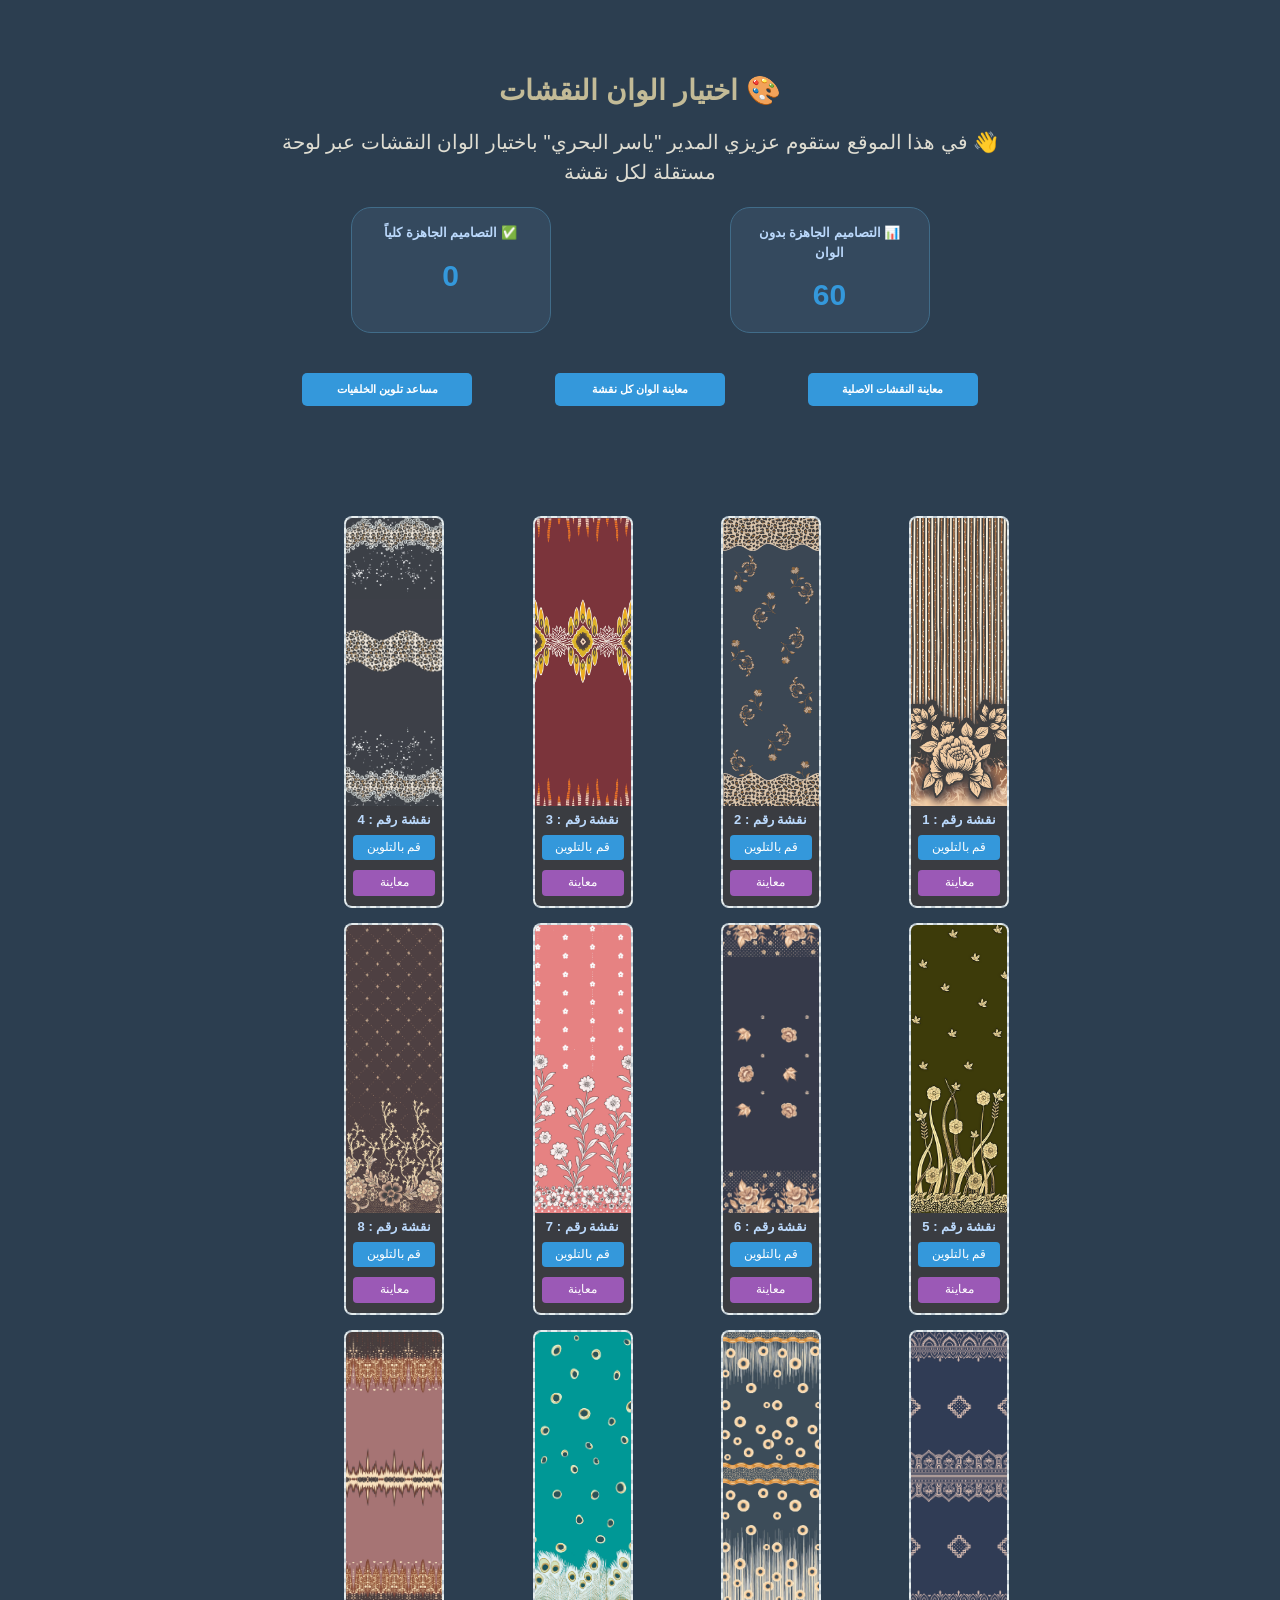
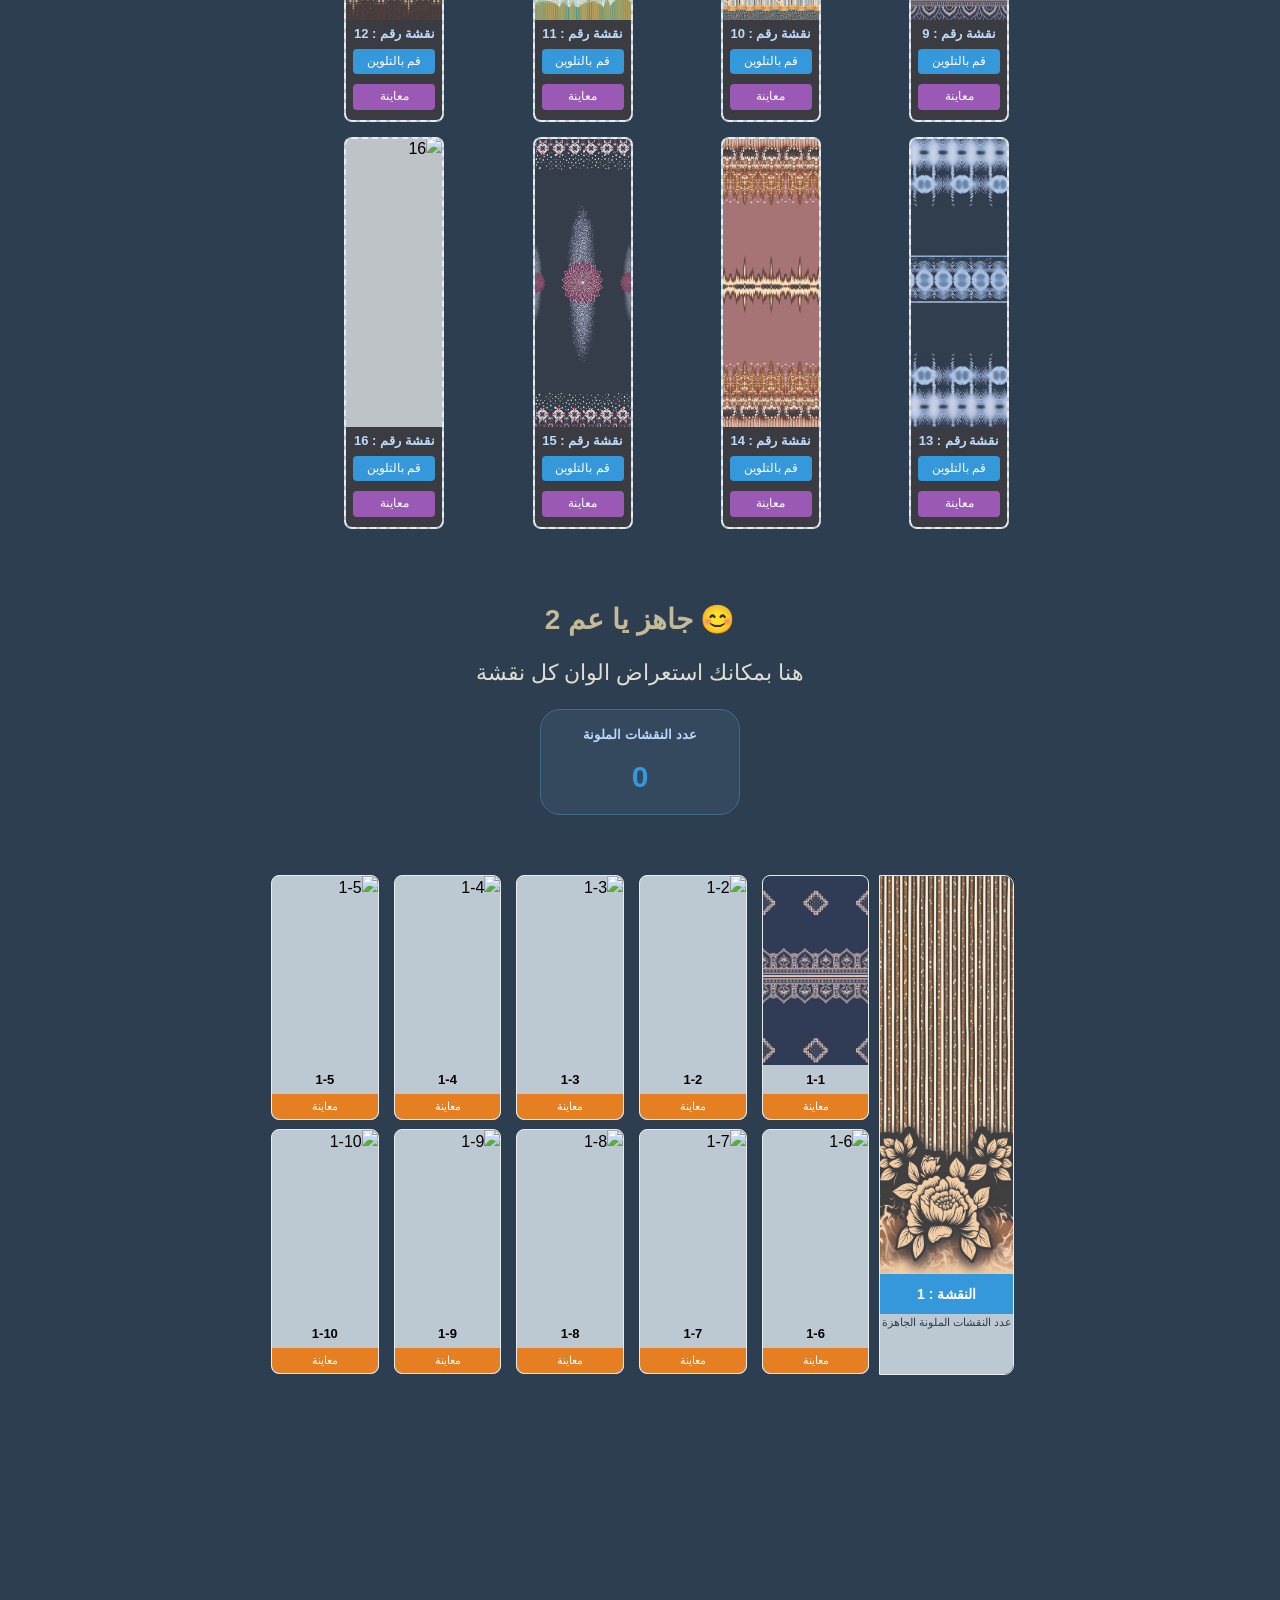
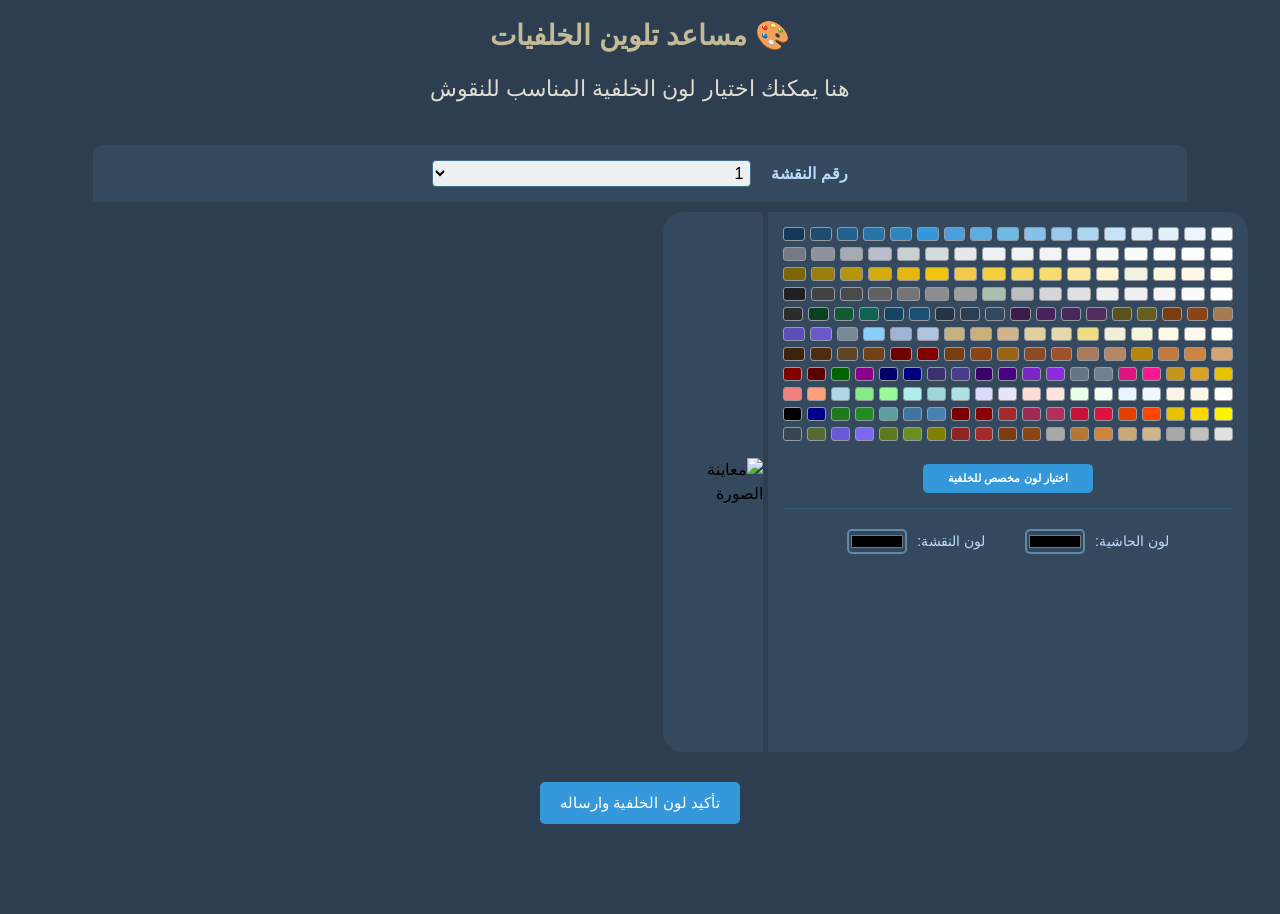
==== bahri.html @ 1275e67a "Add files via upload" ====
<!DOCTYPE html>
<html lang="ar" dir="rtl">
<head>
    <meta charset="UTF-8">
    <meta name="viewport" content="width=device-width, initial-scale=1.0">
    <title>اختيار الوان النقشات</title>
    <link rel="stylesheet" href="style.css">
</head>
<style>
 
</style>
<body>
 
    <!-- Header Section -->
    <header>
        <div class="container ">
            <h1>🎨 اختيار الوان النقشات</h1>
            <p class="welcome-message">👋 في هذا الموقع ستقوم عزيزي المدير "ياسر البحري" باختيار الوان النقشات عبر لوحة مستقلة لكل نقشة</p>
            
            <div class="stats-container">
                <div class="stat-box">
                    <h3>📊 التصاميم الجاهزة بدون الوان</h3>
                    <div class="count" id="ready-count">0</div>
                </div>
                <div class="stat-box">
                    <h3>✅ التصاميم الجاهزة كلياً</h3>
                    <div class="count" id="completed-count">0</div>
                </div>
            </div>
            
            <!-- تعديل: إضافة زر "مساعد تلوين الخلفيات" -->
            <div class="stats-container" id="nav-buttons">
                <a href="#designs-grid" class="nav-button">معاينة النقشات الاصلية</a>
                <a href="#versions" class="nav-button">معاينة الوان كل نقشة</a>
                <a href="#backgrounds" class="nav-button">مساعد تلوين الخلفيات</a>
            </div>
        </div>
    </header>

    <!-- Main Content -->
    <main class="container">
        <div class="designs-grid" id="designs-grid">
            <!-- نقل الحاويات إلى HTML كعناصر ثابتة -->
          <div class="design-container" data-id="1">
    <div class="design-image"><img src="img/1.jpg" alt=" 1"></div>
    <div class="design-meta">
        <div class="design-id"> نقشة رقم : 1</div>
        <button class="design-button"> قم بالتلوين</button>
        <button class="design-button preview-btn">معاينة</button>
    </div>
</div>



<div class="design-container" data-id="2">
    <div class="design-image"><img src="img/2.jpg" alt=" 2"></div>
    <div class="design-meta">
        <div class="design-id"> نقشة رقم : 2</div>
        <button class="design-button"> قم بالتلوين</button>
        <button class="design-button preview-btn">معاينة</button>
    </div>
</div>




<div class="design-container" data-id="3">
    <div class="design-image"><img src="img/3.jpg" alt=" 3"></div>
    <div class="design-meta">
        <div class="design-id"> نقشة رقم : 3</div>
        <button class="design-button"> قم بالتلوين</button>
        <button class="design-button preview-btn">معاينة</button>
    </div>
</div>




<div class="design-container" data-id="4">
    <div class="design-image"><img src="img/4.jpg" alt=" 4"></div>
    <div class="design-meta">
        <div class="design-id"> نقشة رقم : 4</div>
        <button class="design-button"> قم بالتلوين</button>
        <button class="design-button preview-btn">معاينة</button>
    </div>
</div>



<div class="design-container" data-id="5">
    <div class="design-image"><img src="img/5.jpg" alt=" 5"></div>
    <div class="design-meta">
        <div class="design-id"> نقشة رقم : 5</div>
        <button class="design-button"> قم بالتلوين</button>
        <button class="design-button preview-btn">معاينة</button>
    </div>
</div>




<div class="design-container" data-id="6">
    <div class="design-image"><img src="img/6.jpg" alt=" 6"></div>
    <div class="design-meta">
        <div class="design-id"> نقشة رقم : 6</div>
        <button class="design-button"> قم بالتلوين</button>
        <button class="design-button preview-btn">معاينة</button>
    </div>
</div>



<div class="design-container" data-id="7">
    <div class="design-image"><img src="img/7.jpg" alt=" 7"></div>
    <div class="design-meta">
        <div class="design-id"> نقشة رقم : 7</div>
        <button class="design-button"> قم بالتلوين</button>
        <button class="design-button preview-btn">معاينة</button>
    </div>
</div>




<div class="design-container" data-id="8">
    <div class="design-image"><img src="img/8.jpg" alt=" 8"></div>
    <div class="design-meta">
        <div class="design-id"> نقشة رقم : 8</div>
        <button class="design-button"> قم بالتلوين</button>
        <button class="design-button preview-btn">معاينة</button>
    </div>
</div>




<div class="design-container" data-id="9">
    <div class="design-image"><img src="img/9.jpg" alt=" 9"></div>
    <div class="design-meta">
        <div class="design-id"> نقشة رقم : 9</div>
        <button class="design-button"> قم بالتلوين</button>
        <button class="design-button preview-btn">معاينة</button>
    </div>
</div>



<div class="design-container" data-id="10">
    <div class="design-image"><img src="img/10.jpg" alt=" 10"></div>
    <div class="design-meta">
        <div class="design-id"> نقشة رقم : 10</div>
        <button class="design-button"> قم بالتلوين</button>
        <button class="design-button preview-btn">معاينة</button>
    </div>
</div>




<div class="design-container" data-id="11">
    <div class="design-image"><img src="img/11.jpg" alt=" 11"></div>
    <div class="design-meta">
        <div class="design-id"> نقشة رقم : 11</div>
        <button class="design-button"> قم بالتلوين</button>
        <button class="design-button preview-btn">معاينة</button>
    </div>
</div>




<div class="design-container" data-id="12">
    <div class="design-image"><img src="img/12.jpg" alt=" 12"></div>
    <div class="design-meta">
        <div class="design-id"> نقشة رقم : 12</div>
        <button class="design-button"> قم بالتلوين</button>
        <button class="design-button preview-btn">معاينة</button>
    </div>
</div>




<div class="design-container" data-id="13">
    <div class="design-image"><img src="img/13.jpg" alt=" 13"></div>
    <div class="design-meta">
        <div class="design-id"> نقشة رقم : 13</div>
        <button class="design-button"> قم بالتلوين</button>
        <button class="design-button preview-btn">معاينة</button>
    </div>
</div>




<div class="design-container" data-id="14">
    <div class="design-image"><img src="img/14.jpg" alt=" 14"></div>
    <div class="design-meta">
        <div class="design-id"> نقشة رقم : 14</div>
        <button class="design-button"> قم بالتلوين</button>
        <button class="design-button preview-btn">معاينة</button>
    </div>
</div>




<div class="design-container" data-id="15">
    <div class="design-image"><img src="img/15.jpg" alt=" 15"></div>
    <div class="design-meta">
        <div class="design-id"> نقشة رقم : 15</div>
        <button class="design-button"> قم بالتلوين</button>
        <button class="design-button preview-btn">معاينة</button>
    </div>
</div>




<div class="design-container" data-id="16">
    <div class="design-image"><img src="img/16.jpg" alt=" 16"></div>
    <div class="design-meta">
        <div class="design-id"> نقشة رقم : 16</div>
        <button class="design-button"> قم بالتلوين</button>
        <button class="design-button preview-btn">معاينة</button>
    </div>
</div>
        </div>		
    </main>
    
    <!-- نافذة معاينة الصورة للقسم الأول -->
    <div id="image-preview-modal" class="image-preview-modal">
        <span class="close-preview">&times;</span>
        <div class="image-preview-content">
            <img id="previewed-image" src="" alt="معاينة الصورة">
        </div>
    </div>
    
    <!-- Color Selection Modal -->
    

<div class="color-modal" id="color-modal">
    <div class="modal-content">
        <div class="modal-header">
        <span class="close-button">×</span>
            🎨 اختيار الوان النقشة
            
        </div>

        <div class="color-selection-container">
            <div class="color-versions" id="color-versions">
                <div class="version-container" data-version="1-1">
                    <div class="version-header">1-1</div>
                    <div class="colors-container">
                        <div class="color-buttons">
                            <button class="color-button" data-type="background">الارضية</button>
                            <button class="color-button" data-type="pattern">النقشة</button>
                            <button class="color-button" data-type="edges">الحواشي</button>
                        </div>
                        <div class="color-display-container">
                            <div class="color-display" data-type="background"><div class="color-circle"></div><span class="color-code">#</span></div>
                            <div class="color-display" data-type="pattern"><div class="color-circle"></div><span class="color-code">#</span></div>
                            <div class="color-display" data-type="edges"><div class="color-circle"></div><span class="color-code">#</span></div>
                        </div>
                    </div>
                </div>

                <div class="version-container" data-version="1-2">
                    <div class="version-header">1-2</div>
                    <div class="colors-container">
                        <div class="color-buttons">
                            <button class="color-button" data-type="background">الارضية</button>
                            <button class="color-button" data-type="pattern">النقشة</button>
                            <button class="color-button" data-type="edges">الحواشي</button>
                        </div>
                        <div class="color-display-container">
                            <div class="color-display" data-type="background"><div class="color-circle"></div><span class="color-code">#</span></div>
                            <div class="color-display" data-type="pattern"><div class="color-circle"></div><span class="color-code">#</span></div>
                            <div class="color-display" data-type="edges"><div class="color-circle"></div><span class="color-code">#</span></div>
                        </div>
                    </div>
                </div>

                <div class="version-container" data-version="1-3">
                    <div class="version-header">1-3</div>
                    <div class="colors-container">
                        <div class="color-buttons">
                            <button class="color-button" data-type="background">الارضية</button>
                            <button class="color-button" data-type="pattern">النقشة</button>
                            <button class="color-button" data-type="edges">الحواشي</button>
                        </div>
                        <div class="color-display-container">
                            <div class="color-display" data-type="background"><div class="color-circle"></div><span class="color-code">#</span></div>
                            <div class="color-display" data-type="pattern"><div class="color-circle"></div><span class="color-code">#</span></div>
                            <div class="color-display" data-type="edges"><div class="color-circle"></div><span class="color-code">#</span></div>
                        </div>
                    </div>
                </div>

                <div class="version-container" data-version="1-4">
                    <div class="version-header">1-4</div>
                    <div class="colors-container">
                        <div class="color-buttons">
                            <button class="color-button" data-type="background">الارضية</button>
                            <button class="color-button" data-type="pattern">النقشة</button>
                            <button class="color-button" data-type="edges">الحواشي</button>
                        </div>
                        <div class="color-display-container">
                            <div class="color-display" data-type="background"><div class="color-circle"></div><span class="color-code">#</span></div>
                            <div class="color-display" data-type="pattern"><div class="color-circle"></div><span class="color-code">#</span></div>
                            <div class="color-display" data-type="edges"><div class="color-circle"></div><span class="color-code">#</span></div>
                        </div>
                    </div>
                </div>

                <div class="version-container" data-version="1-5">
                    <div class="version-header">1-5</div>
                    <div class="colors-container">
                        <div class="color-buttons">
                            <button class="color-button" data-type="background">الارضية</button>
                            <button class="color-button" data-type="pattern">النقشة</button>
                            <button class="color-button" data-type="edges">الحواشي</button>
                        </div>
                        <div class="color-display-container">
                            <div class="color-display" data-type="background"><div class="color-circle"></div><span class="color-code">#</span></div>
                            <div class="color-display" data-type="pattern"><div class="color-circle"></div><span class="color-code">#</span></div>
                            <div class="color-display" data-type="edges"><div class="color-circle"></div><span class="color-code">#</span></div>
                        </div>
                    </div>
                </div>

                <div class="version-container" data-version="1-6">
                    <div class="version-header">1-6</div>
                    <div class="colors-container">
                        <div class="color-buttons">
                            <button class="color-button" data-type="background">الارضية</button>
                            <button class="color-button" data-type="pattern">النقشة</button>
                            <button class="color-button" data-type="edges">الحواشي</button>
                        </div>
                        <div class="color-display-container">
                            <div class="color-display" data-type="background"><div class="color-circle"></div><span class="color-code">#</span></div>
                            <div class="color-display" data-type="pattern"><div class="color-circle"></div><span class="color-code">#</span></div>
                            <div class="color-display" data-type="edges"><div class="color-circle"></div><span class="color-code">#</span></div>
                        </div>
                    </div>
                </div>

                <div class="version-container" data-version="1-7">
                    <div class="version-header">1-7</div>
                    <div class="colors-container">
                        <div class="color-buttons">
                            <button class="color-button" data-type="background">الارضية</button>
                            <button class="color-button" data-type="pattern">النقشة</button>
                            <button class="color-button" data-type="edges">الحواشي</button>
                        </div>
                        <div class="color-display-container">
                            <div class="color-display" data-type="background"><div class="color-circle"></div><span class="color-code">#</span></div>
                            <div class="color-display" data-type="pattern"><div class="color-circle"></div><span class="color-code">#</span></div>
                            <div class="color-display" data-type="edges"><div class="color-circle"></div><span class="color-code">#</span></div>
                        </div>
                    </div>
                </div>

                <div class="version-container" data-version="1-8">
                    <div class="version-header">1-8</div>
                    <div class="colors-container">
                        <div class="color-buttons">
                            <button class="color-button" data-type="background">الارضية</button>
                            <button class="color-button" data-type="pattern">النقشة</button>
                            <button class="color-button" data-type="edges">الحواشي</button>
                        </div>
                        <div class="color-display-container">
                            <div class="color-display" data-type="background"><div class="color-circle"></div><span class="color-code">#</span></div>
                            <div class="color-display" data-type="pattern"><div class="color-circle"></div><span class="color-code">#</span></div>
                            <div class="color-display" data-type="edges"><div class="color-circle"></div><span class="color-code">#</span></div>
                        </div>
                    </div>
                </div>

                <div class="version-container" data-version="1-9">
                    <div class="version-header">1-9</div>
                    <div class="colors-container">
                        <div class="color-buttons">
                            <button class="color-button" data-type="background">الارضية</button>
                            <button class="color-button" data-type="pattern">النقشة</button>
                            <button class="color-button" data-type="edges">الحواشي</button>
                        </div>
                        <div class="color-display-container">
                            <div class="color-display" data-type="background"><div class="color-circle"></div><span class="color-code">#</span></div>
                            <div class="color-display" data-type="pattern"><div class="color-circle"></div><span class="color-code">#</span></div>
                            <div class="color-display" data-type="edges"><div class="color-circle"></div><span class="color-code">#</span></div>
                        </div>
                    </div>
                </div>

                <div class="version-container" data-version="1-10">
                    <div class="version-header">1-10</div>
                    <div class="colors-container">
                        <div class="color-buttons">
                            <button class="color-button" data-type="background">الارضية</button>
                            <button class="color-button" data-type="pattern">النقشة</button>
                            <button class="color-button" data-type="edges">الحواشي</button>
                        </div>
                        <div class="color-display-container">
                            <div class="color-display" data-type="background"><div class="color-circle"></div><span class="color-code">#</span></div>
                            <div class="color-display" data-type="pattern"><div class="color-circle"></div><span class="color-code">#</span></div>
                            <div class="color-display" data-type="edges"><div class="color-circle"></div><span class="color-code">#</span></div>
                        </div>
                    </div>
                </div>
            </div>
      
                
                <div class="design-preview">
                    <div class="preview-header">
                    <div class="preview-id"> نقشة رقم :  </div>
                        <div class="preview-number" id="preview-number">1</div>
                        <div class="preview-status status-not-selected" id="preview-status"> </div>
                    </div>
                    <div class="preview-image">
                        <img src="" alt="" id="preview-image">
                    </div>
                </div>
            </div>
            
            <div class="modal-actions">
                <button class="action-button confirm-btn" id="confirm-btn">✅ تأكيد الالوان</button>
                <button class="action-button save-btn" id="save-btn">💾 حفظ مؤقت</button>
                <button class="action-button reset-btn" id="reset-btn">🔄 تصفير الخانات</button>
                <button class="action-button back-btn" id="back-btn">⬅️ عودة للخلف</button>
            </div>
        </div>
    </div>

                
   
    
    <!-- نافذة معاينة الصورة للقسم الثاني -->
    <div id="version-preview-modal" class="image-preview-modal">
        <span class="close-preview">&times;</span>
        <div class="image-preview-content">
            <img id="version-previewed-image" src="" alt="معاينة الاصدار">
            <!-- تعديل: إضافة زر تعديل الوان الاصدار -->
            <button class="design-button edit-version-btn" style="margin-top: 0;">تعديل الوان هذا الاصدار</button>
        </div>
    </div>
    
    <!-- نافذة تعديل الوان الاصدار المنفرد -->
    <div class="color-modal single-version-modal" id="single-version-modal">
        <div class="modal-content2">
            <div class="modal-header">
                <span class="close-button">×</span>
                🎨 تعديل الوان الاصدار المنفرد
            </div>

    <div class="color-selection-container">
                <div class="color-versions" id="single-color-versions">
                    <!-- محتوى إصدار الألوان المنفرد -->
 <div class="version-container" data-version="single">
                        <div class="version-header">الإصدار</div>
                        <div class="colors-container">
                            <div class="color-buttons">
                                <button class="color-button" data-type="background">الارضية</button>
                                <button class="color-button" data-type="pattern">النقشة</button>
                                <button class="color-button" data-type="edges">الحواشي</button>
                            </div>
                            <div class="color-display-container">
                                <div class="color-display" data-type="background"><div class="color-circle"></div><span class="color-code">#</span></div>
                                <div class="color-display" data-type="pattern"><div class="color-circle"></div><span class="color-code">#</span></div>
                                <div class="color-display" data-type="edges"><div class="color-circle"></div><span class="color-code">#</span></div>
                            </div>
                        </div>
                    </div>
                </div>
  
                
                <div class="design-preview">
                    <div class="preview-header">
                        <div class="preview-id"> نقشة رقم :  </div>
                        <div class="preview-number" id="single-preview-number">1</div>
                        <div class="preview-status status-not-selected" id="single-preview-status"> </div>
                    </div>
                    <div class="preview-image">
                        <img src="" alt="" id="single-preview-image">
                    </div>
                </div>
            </div>
            
            <div class="modal-actions">
                <button class="action-button confirm-btn" id="single-confirm-btn">✅ تأكيد الالوان</button>
                <button class="action-button save-btn" id="single-save-btn">💾 حفظ مؤقت</button>
                <button class="action-button reset-btn" id="single-reset-btn">🔄 تصفير الخانات</button>
                <button class="action-button back-btn" id="single-back-btn">⬅️ عودة للخلف</button>
            </div>
        </div>
    </div>
    

    <!-- القسم الثاني: معاينة الوان كل نقشة -->
    <header>
        <div class="container2" id="versions"> 
            <h1>😊 جاهز يا عم 2</h1>
            <p class="welcome-message2">هنا  بمكانك استعراض الوان كل نقشة </p>

            <div class="stats-container">
                <div class="stat-box">
                    <h3>عدد النقشات الملونة </h3>
                    <div class="count" id="ready-versions">0</div>
                </div>
            </div>
        </div>
    </header>
 
    <main class="container2"> 
        <div class="designs-grid2" id="designs-grid2">
            <div class="design-container2" data-design-id="1"> 
                <div class="design-right2">   
                    <div class="design-main-image2"> 
                        <img src="img/1.jpg" alt="1">
                    </div>
                    <div class="design-meta2"> 
                        <div class="design-id2">النقشة : 1</div> 
                        <div class="design-colors-number2">عدد النقشات الملونة الجاهزة</div> 
                    </div>      
                </div>                             
                <div class="design-left2"> 
                    <div class="versions-rows2"> 
                        <div class="versions-row2"> 
                            <!-- تعديل: تغيير أسماء الملفات من النمط (1a.jpg) إلى (1-1.jpg) -->
                            <div class="version-item2"> 
                                <div class="version-image2"><img src="ready-versions/1-1.jpg" alt="1-1"></div> 
                                <div class="version-name2">1-1</div> 
                                <button class="version-view-button2" title="معاينة مكبرة">معاينة</button> 
                            </div>
                            <div class="version-item2"> 
                                <div class="version-image2"><img src="ready-versions/1-2.jpg" alt="1-2"></div> 
                                <div class="version-name2">1-2</div> 
                                <button class="version-view-button2" title="معاينة مكبرة">معاينة</button> 
                            </div>
                            <div class="version-item2"> 
                                <div class="version-image2"><img src="ready-versions/1-3.jpg" alt="1-3"></div> 
                                <div class="version-name2">1-3</div> 
                                <button class="version-view-button2" title="معاينة مكبرة">معاينة️</button> 
                            </div>
                            <div class="version-item2"> 
                                <div class="version-image2"><img src="ready-versions/1-4.jpg" alt="1-4"></div> 
                                <div class="version-name2">1-4</div> 
                                <button class="version-view-button2" title="معاينة مكبرة">معاينة</button> 
                            </div>
                            <div class="version-item2"> 
                                <div class="version-image2"><img src="ready-versions/1-5.jpg" alt="1-5"></div> 
                                <div class="version-name2">1-5</div> 
                                <button class="version-view-button2" title="معاينة مكبرة">معاينة️</button> 
                            </div>
                        </div>
                        <div class="versions-row2"> 
                            <div class="version-item2"> 
                                <div class="version-image2"><img src="ready-versions/1-6.jpg" alt="1-6"></div> 
                                <div class="version-name2">1-6</div> 
                                <button class="version-view-button2" title="معاينة مكبرة">معاينة</button> 
                            </div>
                            <div class="version-item2"> 
                                <div class="version-image2"><img src="ready-versions/1-7.jpg" alt="1-7"></div> 
                                <div class="version-name2">1-7</div> 
                                <button class="version-view-button2" title="معاينة مكبرة">معاينة️</button> 
                            </div>
                            <div class="version-item2"> 
                                <div class="version-image2"><img src="ready-versions/1-8.jpg" alt="1-8"></div> 
                                <div class="version-name2">1-8</div> 
                                <button class="version-view-button2" title="معاينة مكبرة">معاينة</button> 
                            </div>
                            <div class="version-item2"> 
                                <div class="version-image2"><img src="ready-versions/1-9.jpg" alt="1-9"></div> 
                                <div class="version-name2">1-9</div> 
                                <button class="version-view-button2" title="معاينة مكبرة">معاينة</button> 
                            </div>
                            <div class="version-item2"> 
                                <div class="version-image2"><img src="ready-versions/1-10.jpg" alt="1-10"></div> 
                                <div class="version-name2">1-10</div> 
                                <button class="version-view-button2" title="معاينة مكبرة">معاينة</button> 
                            </div>
                        </div>						
                    </div>					
                </div>
            </div>
            <!-- ... باقي التصاميم بنفس النمط ... -->
        </div>
    </main>
 
	
   <section class="backgrounds-section" id="backgrounds">
    <header>
        <h1>🎨 مساعد تلوين الخلفيات</h1>
        <p class="welcome-message2">هنا يمكنك اختيار لون الخلفية المناسب للنقوش</p>
    </header>
    <div class="backgrounds-controls">
        <div class="backgrounds-control">
            <h3>رقم النقشة</h3>
            <select id="main-design-select">
                <option value="1">1</option>
                <option value="2">2</option>
                <option value="3">3</option>
                <option value="4">4</option>
                <option value="5">5</option>
                <option value="6">6</option>
                <option value="7">7</option>
                <option value="8">8</option>
                <option value="9">9</option>
                <option value="10">10</option>
                <option value="11">11</option>
                <option value="12">12</option>
                <option value="13">13</option>
                <option value="14">14</option>
                <option value="15">15</option>
                <option value="16">16</option>
            </select>
        </div>
    </div>

    <div class="backgrounds-content">
        <div class="color-panel">
            
            <div class="color-palette" id="color-palette">
                </div>
            <div class="color-picker-container">
                <button class="nav-button" id="custom-color-btn">اختيار لون مخصص للخلفية</button>
                <input type="color" id="custom-color-picker" class="color-picker-input" style="display: none;">
            </div>

            <div class="pattern-color-controls">
              
                <div class="color-control-item">
                    <label for="border-color-picker">لون الحاشية:</label>
                    <input type="color" id="border-color-picker" value="#000000" class="color-picker-input">
                </div>
                <div class="color-control-item">
                    <label for="pattern-color-picker">لون النقشة:</label>
                    <input type="color" id="pattern-color-picker" value="#000000" class="color-picker-input">
                </div>
            </div>
            </div>
        <div class="image-display" id="image-display">
            <img id="assistant-preview-image" src="backgrounds/1.png" alt="معاينة الصورة">
        </div>
    </div>

    <button class="confirm-background-btn" id="confirm-background-btn">تأكيد لون الخلفية وارساله</button>
</section>
    <script>

    </script>
    <script src="script.js"></script>
	<script src="color-picker.js"></script>
<script src="auto-save.js"></script>
<script src="backgrounds.js"></script>
</body>
</html>
---- style.css ----
/* CSS الحالي بدون تعديلات */
:root {
    --primary-color: #2c3e50;
    --secondary-color: #34495e;
    --accent-color: #3498db;
    --light-color: #ecf0f1;
    --success-color: #27ae60;
    --warning-color: #e67e22;
    --danger-color: #e74c3c;
    --neutral-color: #bdc3c7;
}

* {
    margin: 0;
    padding: 0;
    box-sizing: border-box;
    font-family: 'Segoe UI', Tahoma, Geneva, Verdana, sans-serif;
}

body {
    background-color: var(--primary-color);
    line-height: 1.5;
}

.container {
    width: 100%;
    max-width: 768px;
    margin: 0 auto;
    padding: 0 15px;
    background-color: var(--primary-color);
}

/* Header Styles */
header {
    padding-top: 70px;
    padding-bottom: 20px;
    width: 90%;
    margin: 0 auto;
}

header h1 {
    text-align: center;
    margin-bottom: 15px;
    font-size: 28px;
    font-weight: 600;
    color: #c3bb97;
}

.welcome-message {
    text-align: center;
    margin-bottom: 20px;
    font-size: 20px;
    color: #dfddd2;
}

.stats-container {
    display: flex;
    justify-content: space-around;
    margin: 0 auto;
    flex-direction: row;
    gap: 20px;
    padding-bottom: 40px;
}

.stat-box {
    background-color: var(--secondary-color);
    padding: 15px;
    border-radius: 20px;
    border: 1px solid #416c89;
    flex: 1;
    margin: 0 auto;
    text-align: center;
    max-width: 200px;
}

.stat-box h3 {
    margin-bottom: 10px;
    font-size: 13px;
    color: #bbd9fc;
}

.stat-box .count {
    font-size: 30px;
    font-weight: bold;
    color: var(--accent-color);
}

.nav-button {
    display: block;
    width: 100%;
    max-width: 170px;
    margin: 0 auto;
    padding: 8px 16px;
    background-color: var(--accent-color);
    color: white;
    border: none;
    border-radius: 5px;
    font-size: 11px;
    font-weight: 700;
    cursor: pointer;
    text-align: center;
    text-decoration: none;
    transition: background-color 0.3s;
}

.nav2 {
    margin-top: 40px;
    margin-bottom: 80px;
    background-color: var(--accent-color);
}

.nav-button:hover {
    background-color: #2980b9;
}

/* Designs Grid Styles */
.designs-grid {
    display: grid;
    grid-template-columns: repeat(4, 1fr);
    gap: 15px;
    margin-top: 50px;
}

.design-container {
    background-color: #bdc9d2;
    border-radius: 8px;
    border: 2px dashed #e6edee;
    overflow: hidden;
    height: 392px;
    width: 100px;
    display: flex;
    flex-direction: column;
}

.design-image {
    flex: 1;
    background-color: var(--neutral-color);
    display: flex;
    align-items: center;
    justify-content: center;
    overflow: hidden;
}

.design-image img {
    width: 100px;
    height: 292px;
    object-fit: cover;
}

.design-meta {
    background: rgba(26, 26, 29, 0.8);
    padding: 7px;
    display: flex;
    flex-direction: column;
    align-items: center;
    justify-content: center;
	height: 100px;
}

.design-id {
    font-size: 13px;
    font-weight: 700;
    margin-bottom: 5px;
    color: #bbd9fc;
}

.design-colors-number {
    font-size: 11px;
    margin-bottom: 10px;
    color: #fff;
}

.design-button {
    padding: 5px;
    background-color: var(--accent-color);
    color: white;
    border: none;
    border-radius: 4px;
    cursor: pointer;
    font-size: 12px;
    line-height: 1.3;
    transition: background-color 0.3s;
    width: 100%;
    margin-bottom: 5px;
}

.design-button:hover {
    background-color: #2980b9;
}

.design-button.edit {
    background-color: var(--warning-color);
}

.design-button.edit:hover {
    background-color: #d35400;
}

/* Color Selection Modal */
.color-modal {
    display: none;
    position: fixed;
    top: 0;
    left: 0;
    width: 100%;
    height: 100%;
    background-color: rgba(0, 0, 0, 0.7);
    z-index: 1100;
    overflow-y: auto;
}

.modal-content {
    background-color: #e8ecf2;
    padding-bottom: 40px;
    min-width: 100%;
    width: 460px;
     margin: 20px auto;
    border-radius: 8px;
    overflow-y: auto;
    box-shadow: 0 5px 15px rgba(0, 0, 0, 0.3);
}

.modal-header {
    background-color: var(--primary-color);
    color: #b8b191;
    padding: 20px;
    text-align: center;
    font-size: 1.3rem;
    font-weight: 800;
    display: flex;
    justify-content: space-between;
    align-items: center;
}

.close-button {
    color: #e43f3f;
    float: left;
    font-size: 30px;
    cursor: pointer;
    line-height: 1;
    margin-left: 10px;
    order: 1;
}

.close-button:hover,
.close-button:focus {
    color: #ff7f7f;
    text-decoration: none;
}

.color-selection-container {
    display: flex;
    flex-direction: row;
    min-height: 600px;
	z-index:2000;
}

.color-versions {
    width: 420px;
    padding-bottom: 10px;
    overflow-y: auto;
}

.version-container {
    margin-top: 5px;
    padding: 5px;
    height: 60px;
    background: #eff3f7;
    border-bottom: 1px dashed var(--primary-color);
    display: flex;
    flex-direction: row;
}

.version-header {
    font-weight: bold;
    padding: 4px;
    border-radius: 0 10px 10px 0;
    border: none;
    font-size: 12px;
    display: flex;
    justify-content: center;
    align-items: center;
    background: var(--accent-color);
    color: #fff;
	max-width: 45px;
}

.colors-container {
    display: flex;
    flex-direction: column;
    width: 100%;
}

.color-buttons {
    display: flex;
    flex-direction: row;
    justify-content: space-between;
    margin-bottom: 0;
    max-width:300px;
}

.color-button {
    justify-content: center;
	 align-items: center;
	 text-align: center;
    min-height:   23px;
    background-color: #bbd9fc;
	 display: flex;
    color: #000;
    border: none;
    border-radius: 8px 0 0 8px;
    cursor: pointer;
    font-size: 12px;
    flex: 1;
    margin: 0 3px;
}

.color-display-container {
    display: flex;
    flex-direction: row;
    /* جعلها صفوف مثل الأزرار */
    justify-content: space-between;
    margin-top: 0;
}

.color-display {
    display: flex;
    align-items: center;
    flex: 1;
    margin: 0 3px;
    padding: 2px 4px;
    background-color: rgba(255, 255, 255, 0.1);
    border-radius: 3px;
}

.color-circle {
    width: 20px;
    height: 20px;
    border-radius: 50%;
    margin-left: 8px;
    border: 1px solid #a7a7a7;
}

.color-code {
    font-size: 12px;
    font-family: monospace;
}

.design-preview {
     width: 100px;
    padding: 5px;
    display: flex;
    flex-direction: column;
    align-items: center;
}

.preview-header {
    width: 100%;
    height: 150px;
    background-color: var(--secondary-color);
    color: white;
    display: flex;
    flex-direction: column;
    align-items: center;
    justify-content: flex-start;
    border-radius: 5px;
    margin-bottom: 10px;
}

.preview-id {
    font-size: 14px;
    font-weight: 700;
    margin-bottom: 5px;
    margin-top: 10px;
    color: #bbd9fc;
}

.preview-number {
    font-size: 23px;
    font-weight: bold;
    margin-bottom: 5px;
}

.preview-status {
    margin-top: 0;
    font-size: 12px;
    padding: 8px;
    border-radius: 3px;
    text-align: center;
}

.status-not-selected {
    background-color: var(--danger-color);
}

.status-selected {
    background-color: var(--warning-color);
}

.status-sent {
    background-color: var(--success-color);
}

.preview-image {
    width: 100%;
    max-height: 400px;
    background-color: var(--neutral-color);
    border-radius: 5px;
    overflow: hidden;
}

.preview-image img {
    width: 100%;
    height: 400px;
    object-fit: cover;
}

.modal-actions {
    padding: 5px;
    display: grid;
    grid-template-columns: repeat(2, 1fr);
    gap: 10px;
    justify-content: center;
    background-color: none;
    border-top: 2px solid #e9ecef;
    margin-top: 15px;
    width: 100%;
	 padding-bottom: 60px;
}

.action-button {
    width: 90%;
    padding: 10px 16px;
    margin: 0 auto;
    border: none;
    border-radius: 5px;
    cursor: pointer;
    font-size: 13px;
    font-weight: 800;
    transition: all 0.3s;
    flex: 1;
}

.confirm-btn {
    background-color: #28556d;
    color: white;
}

.confirm-btn:hover {
    background-color: #246a8e;
}

.save-btn {
    background-color: #286b49;
    color: white;
}

.save-btn:hover {
    background-color: #228a55;
}

.reset-btn {
    background-color: #713737;
    color: white;
}

.reset-btn:hover {
    background-color: #9f2e2e;
}

.back-btn {
    background-color: var(--neutral-color);
    color: var(--primary-color);
}

.back-btn:hover {
    background-color: #a6acaf;
}

/* ========== إضافة أنماط جديدة ========== */

/* زر معاينة في القسم الأول */
.preview-btn {
    background-color: #9b59b6;
    margin-top: 5px;
}

.preview-btn:hover {
    background-color: #8e44ad;
}

.modal-overlay {
    display: none;
    position: fixed;
    top: 0;
    left: 0;
    width: 100%;
    height: 100%;
    background-color: rgba(0, 0, 0, 0.6);
    justify-content: center;
    align-items: center;
    z-index: 999;
}

/* الحاوية */
.modal-content2 {
    background-color: white;
    padding: 0;
    border-radius: 8px;
    max-width: 380px;
    max-height: 600px;
    overflow: auto;
    box-shadow: 0 0 10px rgba(0, 0, 0, 0.3);
}

/* الصورة */
.modal-content2 img {
    max-width: 350px;
    max-height: 550px;
    width: auto;
    height: auto;
    display: block;
    margin: 0 auto;
}

/* نافذة معاينة الصورة */
.image-preview-modal {
    display: none;
    position: fixed;
    top: 0;
    left: 0;
    width: 100%;
    height: 100%;
    background-color: rgba(0, 0, 0, 0.6);
    justify-content: center;
    align-items: center;
    z-index: 2000;
}

.image-preview-content {
    padding: 15px;
    border-radius: 8px;
    max-width: 380px;
    max-height: 600px;
    overflow: auto;
    box-shadow: 0 0 10px rgba(0, 0, 0, 0.3);
}

.image-preview-content img {
    max-width: 350px;
    max-height: 550px;
    width: auto;
    height: auto;
    display: block;
    margin: 0 auto;
}

.close-preview {
    position: absolute;
    top: 15px;
    right: 35px;
    color: #f1f1f1;
    font-size: 40px;
    font-weight: bold;
    cursor: pointer;
}

.close-preview:hover {
    color: #bbb;
}

/* قسم مساعد تلوين الخلفيات */
.backgrounds-section {
    width: 95%;
    margin: 0 auto;
    padding-bottom: 90px;
    background-color: var(--primary-color);
    min-height: 500px;
}

.backgrounds-header {
    text-align: center;
    margin-bottom: 20px;
}

.backgrounds-controls {
    display: flex;
    justify-content: space-between;
    margin: 0 auto;
    gap: 10px;
    width: 90%;
    padding-bottom: 10px;
}

.backgrounds-control {
    display: flex;
	flex-direction:row;
    background-color: var(--secondary-color);
    padding: 15px;
    border-radius: 10px 10px 0 0 ;
    text-align: center;
	width:100%;
	justify-content:center;
	align-items:center;
	gap:20px;
}

.backgrounds-control h3 {
    font-size: 16px;
    color: #bbd9fc;
	font-weight:800;
}

.backgrounds-control select {
    width:30%;
    padding: 3px;
    border-radius: 4px;
    border: 1px solid #416c89;
    background-color: #ecf0f1;
	 font-size: 16px;
}

.backgrounds-content {
    display: flex;
    height: 60vh;
    gap: 5px;
    margin-bottom: 30px;

}

.color-panel {
    max-width: 480px;
	width:100%;
    background-color: var(--secondary-color);
    padding: 15px;
    border-radius: 0 20px 20px 0;
}

.color-panel h3 {
    margin-bottom: 15px;
    color: #bbd9fc;
    text-align: center;
}

.color-group h4 {
    margin-bottom: 8px;
    color: #fff;
    font-size: 12px;
    text-align: right;
    display: none;
}

.color-buttons2 {
    display: flex;
    justify-content: flex-start;
    align-items: center;
    gap: 5px;
    margin-bottom: 3px;
    padding-bottom: 3px;
}

.color-button2 {
    width: 100%;
	min-width: 11px;
    height: 14px;
    border: 1px double #969aa3 ;
    border-radius: 3px;
    cursor: pointer;
    transition: transform 0.2s, box-shadow 0.2s;
}

.color-button2:hover {
    transform: scale(1.1);
    box-shadow: 0 0 1px rgba(0, 0, 0, 0.3);
}

.color-button2.selected {
    transform: scale(1.1);
    box-shadow: 0 0 0 1px white, 0 0 0 2px #3498db;
}

.color-palette {
    margin-bottom: 20px;
}

.color-picker {
    margin-top: 20px;
}
 
.pattern-color-controls {
 
    padding: 10px 0;
    margin-top: 15px;
    border-top: 1px solid #3c5d79;
      justify-content:center;
	  align-items:center;
    text-align: right;
    display: flex;
    flex-direction: row;
    gap: 40px;
}

.pattern-color-controls h3 { 
    margin-top:  5px;
    font-size: 15px;
    color: var(--accent-color);
    /* يمكن استخدام لون مميز هنا */
    text-align: center;
}

.color-control-item {
    display: flex;
    justify-content: space-between;
    /* توزيع العناصر على الجانبين */
    align-items: center;
    margin-top: 10px;
}

.color-control-item label {
    /* تنسيق النص (لون الحاشية/لون النقشة) */
    font-size: 14px;
    color: #bbd9fc;
    flex-grow: 1;
    /* للسماح للنص بأخذ المساحة اللازمة */
    padding-left: 10px;
    /* مسافة عن اليمين */
}

.color-control-item .color-picker-input {
    /* تنسيق حقل اختيار اللون نفسه (input[type="color"]) */
    width: 60px;
    /* حجم مناسب للحقل */
    height: 25px;
    padding: 0;
    border: 2px solid #5d8aa7;
    border-radius: 5px;
    cursor: pointer;
    background: transparent;
}

.image-display {
    width: 100px;
    height: 100%;
    background-color: var(--secondary-color);
    border-radius: 20px 0 0 20px;
    display: flex;
    align-items: center;
    justify-content: center;
    overflow: hidden;
}

.image-display img {
     min-width:100px;
    height: auto;
    max-height: 100%;
    z-index: 1001;
}

.confirm-background-btn {
    display: block;
    width: 100%;
    max-width: 200px;
    margin: 0 auto;
    padding: 12px 20px;
    background-color: var(--accent-color);
    color: white;
    border: none;
    border-radius: 5px;
    font-size: 15px;
    cursor: pointer;
    text-align: center;
    transition: background-color 0.3s;
}

.confirm-background-btn:hover {
    background-color: #2980b9;
}

/* نافذة تعديل الوان الاصدار المنفرد */
.single-version-modal {
    display: none;
}

/* زر تعديل الوان الاصدار */
.edit-version-btn {
    background-color: var(--warning-color);
    margin-top: 5px;
}

.edit-version-btn:hover {
    background-color: #d35400;
}

/* باقي الأنماط الحالية بدون تعديل */
/* ... (CSS الموجود سابقًا) ... */

/* أنماط القسم الثاني */
.container2 {
    /* تم التعديل */
    width: 100%;
    max-width: 768px;
    margin: 0 auto;
    padding: 0 10px;
    background-color: var(--primary-color);
}

.welcome-message2 {
    /* تم التعديل */
    text-align: center;
    margin-bottom: 20px;
    font-size: 22px;
    color: #dfddd2;
}

.stats-container2 {
    /* تم التعديل */
    display: flex;
    justify-content: space-around;
    margin: 0 auto;
    flex-direction: row;
    gap: 20px;
    padding-bottom: 50px;
}

.stat-box2 {
    /* تم التعديل */
    background-color: var(--secondary-color);
    padding: 15px;
    border-radius: 5px;
    flex: 1;
    margin: 0 20px;
    text-align: center;
    min-width: 195px;
}

.stat-box2 h3 {
    /* تم التعديل */
    margin-bottom: 10px;
    font-size: 13px;
    color: #bbd9fc;
}

.stat-box2 .count2 {
    /* تم التعديل */
    font-size: 30px;
    font-weight: bold;
    color: var(--accent-color);
}

.nav-button2 {
    /* تم التعديل */
    display: block;
    width: 100%;
    max-width: 300px;
    margin: 0 auto;
    padding: 8px 16px;
    background-color: var(--accent-color);
    color: white;
    border: none;
    border-radius: 5px;
    font-size: 15px;
    cursor: pointer;
    text-align: center;
    text-decoration: none;
    transition: background-color 0.3s;
}

.nav22 {
    /* تم التعديل */
    margin-top: 50px;
    margin-bottom: 80px;
    background-color: var(--accent-color);
}

.nav-button2:hover {
    /* تم التعديل */
    background-color: #2980b9;
}

/* Designs Grid Styles */
.designs-grid2 {
    /* تم التعديل */
    display: flex;
    flex-direction: column;
    gap: 40px;
    padding-bottom: 70px;
}

.design-container2 {
    /* تم التعديل والتحديث */
    background: var(--primary-color);
    overflow: hidden;
    height: 600px;
    /* الارتفاع المطلوب */
    width: 100%;
    display: flex;
    flex-direction: row;
    cursor: pointer;
}

.design-right2 {
    /* تم التعديل والتحديث */
    width: 18%;
    /* العرض المطلوب */
    height: 500px;
    /* الارتفاع المطلوب */
    display: flex;
    border-radius: 0 10px 10px 0;
    flex-direction: column;
    background-color: none;
    border: 1px solid #e6edee;
    padding: 0;
}

.design-meta2 {
    /* تم التعديل والتحديث */
    padding: 0;
    display: flex;
    flex-direction: column;
    align-items: center;
    justify-content: flex-start;
    height: 100px;
    /* الارتفاع المطلوب */
    background-color: #bdc9d2;
    border-radius: 0 0 9px 0;
}

.design-id2 {
    /* تم التعديل */
    font-size: 14px;
    font-weight: 700;
    margin-bottom: 0;
    background-color: var(--accent-color);
    color: white;
    display: flex;
    width: 100%;
    height: 40px;
    align-items: center;
    justify-content: center;
    border-radius: 0;
}

.design-colors-number2 {
    /* تم التعديل */
    font-size: 11px;
    margin-bottom: 0;
    color: var(--primary-color);
    text-align: center;
}

.design-button2 {
    /* تم التعديل */
    padding: 5px;
    background-color: var(--accent-color);
    color: #fff;
    border: none;
    border-radius: 4px;
    cursor: pointer;
    font-size: 13px;
    line-height: 1.4;
    transition: background-color 0.3s;
    width: 100%;
}

.design-button2:hover {
    /* تم التعديل */
    background-color: #2980b9;
}

.design-button2.edit2 {
    /* تم التعديل */
    background-color: var(--warning-color);
}

.design-button2.edit2:hover {
    /* تم التعديل */
    background-color: #d35400;
}

.design-main-image2 {
    /* تم التعديل والتحديث */
    height: 400px;
    /* الارتفاع المطلوب */
    display: flex;
    width: 100%;
    align-items: center;
    justify-content: center;
    overflow: hidden;
    border-radius: 0 10px 0 0;
}

.design-main-image2 img {
    /* تم التعديل والتحديث */
    width: 100%;
    height: 400px;
    /* الارتفاع المطلوب */
    object-fit: cover;
}

.design-left2 {
    /* تم التعديل والتحديث */
    width: 80%;
    /* العرض المطلوب */
    height: 500px;
    /* الارتفاع المطلوب */
    display: flex;
    flex-direction: column;
    justify-content: space-between;
    padding: 0;
    margin-right: 10px;
}

.versions-rows2 {
    /* تم التعديل */
    display: flex;
    flex-direction: column;
    max-height: 500px;
    /* مطابق لارتفاع design-left2 */
    gap: 8px;
}

.versions-row2 {
    /* تم التعديل والتحديث */
    display: flex;
    flex-direction: row;
    justify-content: space-between;
    height: 250px;
    /* الارتفاع المطلوب */
}

.version-item2 {
    /* تم التعديل والتحديث */
    width: 18%;
    /* 5 في الصف، مع مسافات */
    display: flex;
    flex-direction: column;
    align-items: center;
    background-color: #bdc9d2;
    border: 1px solid #e6edee;
    border-radius: 8px;
    overflow: hidden;
    height: 245px;
    /* الارتفاع المطلوب */
}

.version-image2 {
    /* تم التعديل والتحديث */
    width: 100%;
    height: 200px;
    /* ارتفاع الصورة المطلوب */
    overflow: hidden;
}

.version-image2 img {
    /* تم التعديل والتحديث */
    width: 100%;
    height: 200px;
    /* ارتفاع الصورة المطلوب */
    object-fit: cover;
}

.version-name2 {
    /* تم التعديل والتحديث */
    padding: 5px;
    /* تم تقليل البادينغ ليتسع الـ 50px */
    font-weight: bold;
    text-align: center;
    font-size: 13px;
    flex-shrink: 0;
    /* منع الانكماش */
    height: 25px;
    /* تقسيم 50px */
    margin-bottom: 4px;
}

.version-view-button2 {
    /* الزر الجديد */
    padding: 0 5px;
    background-color: var(--warning-color);
    color: #fff;
    border: none;
    cursor: pointer;
    font-size: 11px;
    height: 25px;
    /* تقسيم 50px */
    width: 100%;
    display: flex;
    align-items: center;
    justify-content: center;
    flex-shrink: 0;
    border-radius: 0 0 8px 8px;
}

.version-view-button2:hover {
    background-color: #d35400;
}

.version-bottom2 {
    /* تم التعديل والتحديث */
    gap: 10px;
    padding-bottom: 0;
    /* تم إزالة البادينغ السفلي الأصلي */
    width: 100%;
    height: 100px;
    /* الارتفاع المطلوب */
    display: flex;
    flex-direction: column;
    align-items: center;
    justify-content: center;
}

.version-text2 {
    /* تم التعديل */
    text-align: center;
    font-size: 14px;
    color: #bbd9fc;
}

.version-button2 {
    /* تم التعديل */
    display: block;
    width: 150px;
    max-width: 300px;
    margin-top: 5px;
    padding: 6px 12px;
    background-color: var(--accent-color);
    color: white;
    border: none;
    border-radius: 5px;
    font-size: 13px;
    cursor: pointer;
    text-align: center;
    text-decoration: none;
    transition: background-color 0.3s;
}

.version-button2:hover {
    /* تم التعديل */
    background-color: #2980b9;
}


/* ---------------------------------------------------------------------- */
/* ========== أنماط الاستجابة للشاشات الصغيرة جدًا (480 بكسل وما دون) ========== */
@media (max-width: 480px) {
     .container {
        width: 100%;
        margin: 0 auto;
        padding: 0 0;
    }

    /* Designs Grid Styles */
    .designs-grid {
        display: grid;
        grid-template-columns: repeat(3, 1fr);
        gap: 5px;
        width:97%;
        margin: 0 auto;
    }

    .design-container {
        height: 380px;
        width:105px;
        margin-top: 30px;
    }

    .design-image img {
        width: 100%;
        height: 100%;
        object-fit: cover;
    }

    .design-id {
        font-size: 11px    
    }
	
    .design-colors-number {
        font-size: 11px;      
    }
	
    .design-button {
        padding: 7px;
        font-size: 12px;
        line-height: 1.4;      
    }

 
    /* Color Selection Modal */
   

    .color-versions {
        width: 410px;
        padding-bottom: 5px;  
    }

    .version-container {
        margin-top: 5px;
        padding: 3px;
		height:52px;		
    }

    .version-header {
        padding: 7px;
        font-size: 5px;
    }
    .color-button {
        padding: 3px 3px;
        font-size: 11px;
        margin: 0 3px;
    }

    .color-display-container {
        margin-top: 2px;
    }

    .color-display {
        margin: 0 3px;
        padding: 1px 3px;
    }

    .color-circle {
        width: 18px;
        height: 18px;
        margin-left: 5px;
    }

    .color-code {
        font-size: 11px;
        font-family: monospace;
    }

    .design-preview {
        min-width: 90px;
        padding: 4px;
    }

    .preview-header {
        height: 140px;
        margin-bottom:15px;
    }
    .preview-id {
        font-size: 13px;
        margin-bottom: 3px;
		margin-top: 8px;
    } 
    .preview-number {
        font-size: 20px;
    }

    .preview-status {
        font-size: 11px;
        padding: 6px  ;
    }

    .preview-image {
       max-height: 400px;
    }

    .preview-image img {
        width: 100%;
        height: 400px;
        object-fit: cover;
    }

    .modal-actions {
        padding: 5px;      
        gap: 10px;   
        margin-top: 0;
    }

    .action-button {
		 width:80%;
        padding: 10px 16px;
        font-size: 13px;
        
    }

    /* التنسيقات العامة للحاوية */
    .container2 {
        width: 100%;
        margin: 0 auto;
        padding: 0 0;
    }

    /* أنماط الـ Header */
    header {
        padding-bottom: 40px;
        padding-top: 50px;
        width: 93%;
        margin: 0 auto;
    }

    header h1 {
        margin-bottom: 15px;
        font-size: 23px;
        font-weight: 600;
    }

    .welcome-message2 {
        margin-bottom: 17px;
        font-size: 17px;
    }

    /* أنماط إحصائيات لوحة التحكم */
    .stats-container2 {
        gap: 10px;
        padding-bottom: 35px;
        width: 100%;
    }

    .stat-box2 {
        padding: 10px;
        border-radius: 10px;
        margin: 0 auto;
        min-width: 180px;
    }

    .stat-box2 h3 {
        margin-bottom: 10px;
        font-size: 12px;
    }

    .stat-box2 .count2 {
        font-size: 30px;
    }

    /* أنماط زر التنقل */
    .nav-button2 {
        width: 80%;
        padding: 8px 16px;
        font-size: 14px;
    }

    .nav22 {
        margin-top: 50px;
        margin-bottom: 80px;
    }

    /* أنماط شبكة التصاميم (Design Grid) */
    .design-container2 {
        overflow: hidden;
        height: 600px;
        /* تم تقليل الارتفاع في الموبايل */
        width: 96%;
        margin: 0 auto;
    }

    /* أنماط القسم الأيمن (الميتا) */
    .design-right2 {
        width: 20%;
        /* تم زيادة العرض قليلاً للموبايل */
        height: 500px;
        /* تم تقليل الارتفاع للموبايل */
        border-radius: 0 10px 10px 0;
        background-color: #bdc9d2;
        /* تم وضعه هنا لسهولة الرؤية */
        border: 1px solid #e6edee;
    }

    .design-meta2 {
        height: 120px;
        /* تم تقليل الارتفاع للموبايل */
    }

    .design-id2 {
        font-size: 14px;
        margin-bottom: 8px;
        height: 30px;
        /* تم تقليل الارتفاع للموبايل */
    }

    .design-colors-number2 {
        font-size: 11px;
    }

    .design-button2 {
        padding: 7px;
        font-size: 12px;
        line-height: 1.4;
    }

    /* أنماط القسم الأيسر (الصورة الرئيسية والإصدارات) */
    .design-left2 {
        width: 80%;
        height: 500px;
        /* تم تقليل الارتفاع للموبايل */
        margin-right: 5px;
    }

    .design-main-image2 {
        height: 420px;
        /* تم تقليل الارتفاع للموبايل */
    }

    .design-main-image2 img {
        height: 100%;
        /* يجب أن تأخذ طول حاويتها */
    }

    /* أنماط الإصدارات المصغرة */
    .versions-rows2 {
        gap: 10px;
    }

    .versions-row2 {
        height: 245px;
        /* تم تعديل الارتفاع للموبايل (نصف الـ 500px تقريباً مع gap) */
    }

    .version-item2 {
        max-width: 19%;
        height: 100%;
        width: 100%;
        /* يضمن أن الـ max-width تعمل */
    }

    .version-image2 {
        height: 190px;
        /* تم تقليل ارتفاع الصورة للموبايل */
    }

    .version-image2 img {
        height: 100%;
    }

    .version-name2 {
        padding: 5px;
        height: 25px;
    }

    .version-view-button2 {
        height: 30px;
    }

    /* أنماط قسم أسفل التصميم (النص والزر) */
    .version-text2 {
        margin-bottom: 17px;
        font-size: 12px;
    }

    .version-button2 {
        width: 150px;
        padding: 6px;
        font-size: 12px;
    }
	
	
/* قسم مساعد تلوين الخلفيات */
.backgrounds-section {
    width: 96%;
  
    min-height: 500px;
}

.backgrounds-header {
    margin-bottom: 5px;
}

.backgrounds-controls {
    gap: 5px;
    width: 100%;
    padding-bottom: 10px;
}

.backgrounds-control {
    padding: 10px;
    border-radius: 10px  ;
	gap:10px;
}

.backgrounds-control h3 {
    font-size: 14px;   
}

.backgrounds-control select {
    width:30%;
    padding: 3px;
	 font-size: 14px;
}

.backgrounds-content {
    display: flex;
    height: 65vh;
    gap: 5px;
    margin-bottom: 30px;

}

.color-panel {
    max-width: 100%;
	width:325px;
    padding: 10px;
}

.color-panel h3 {
    margin-bottom: 13px;  
}

.color-group h4 {
    margin-bottom: 8px;
    color: #fff;
    font-size: 12px;
    text-align: right;
    display: none;
}

.color-buttons2 {
    display: flex;
    justify-content: flex-start;
    align-items: center;
    gap: 2px;
    margin-bottom: 2px;
    padding-bottom: 2px;
}

.color-button2 {
    width: 100%;
	max-width: 15px;
    height: 15px;
    border: 1px double #969aa3 ;
    border-radius: 3px;
    cursor: pointer;
    transition: transform 0.2s, box-shadow 0.2s;
}
 
 
.pattern-color-controls {
 
    padding: 5px 0;
    margin-top: 25px;
    border-top: 1px solid #3c5d79;
      justify-content:center;
	  align-items:center;
    text-align: right;
    display: flex;
    flex-direction: row;
    gap: 20px;
}

.pattern-color-controls h3 { 
    margin-top:  15px;
    font-size: 13px;
    color: var(--accent-color);
    /* يمكن استخدام لون مميز هنا */
    text-align: center;
}

.color-control-item {
    display: flex;
    justify-content: space-between;
    /* توزيع العناصر على الجانبين */
    align-items: center;
    margin-top: 15px;
}

.color-control-item label {
    /* تنسيق النص (لون الحاشية/لون النقشة) */
    font-size: 14px;
    color: #bbd9fc;
    flex-grow: 1;
    /* للسماح للنص بأخذ المساحة اللازمة */
    padding-left: 10px;
    /* مسافة عن اليمين */
}

.color-control-item .color-picker-input {
    /* تنسيق حقل اختيار اللون نفسه (input[type="color"]) */
    width: 40px;
    /* حجم مناسب للحقل */
    height: 25px;
    padding: 0;
    border: 2px solid #5d8aa7;
    border-radius: 5px;
    cursor: pointer;
    background: transparent;
}

.image-display {
    width: 80px;
    height: 100%;
    background-color: var(--secondary-color);
    border-radius: 20px 0 0 20px;
    display: flex;
    align-items: center;
    justify-content: center;
    overflow: hidden;
}

.image-display img {
     min-width:100px;
    height: auto;
    max-height: 100%;
    z-index: 1001;
}

.confirm-background-btn {
    display: block;
    width: 100%;
    max-width: 200px;
    margin: 0 auto;
    padding: 12px 20px;
    background-color: var(--accent-color);
    color: white;
    border: none;
    border-radius: 5px;
    font-size: 15px;
    cursor: pointer;
    text-align: center;
    transition: background-color 0.3s;
}

}

/* ---------------------------------------------------------------------- */

/* ========== أنماط الاستجابة للشاشات الصغيرة جداً (380 بكسل وما دون) ========== */
@media (max-width: 380px) {

    /* أنماط الـ Header */
    header {
        padding-bottom: 38px;
        padding-top: 48px;
        width: 90%;
        margin: 0 auto;
    }

    header h1 {
        margin-bottom: 13px;
        font-size: 21px;
    }

    .welcome-message2 {
        margin-bottom: 15px;
        font-size: 15px;
    }

    /* أنماط إحصائيات لوحة التحكم */
    .stats-container2 {
        gap: 0;
        padding-bottom: 33px;
    }

    .stat-box2 {
        padding: 8px;
        border-radius: 8px;
        margin: 0 18px;
        min-width: 178px;
    }

    .stat-box2 h3 {
        margin-bottom: 8px;
        font-size: 10px;
    }

    .stat-box2 .count2 {
        font-size: 28px;
    }

    /* أنماط زر التنقل */
    .nav-button2 {
        width: 100%;
        max-width: 198px;
        padding: 6px 14px;
        font-size: 12px;
    }

    .nav22 {
        margin-top: 48px;
        margin-bottom: 78px;
    }

    /* أنماط شبكة التصاميم (Design Grid) */
    .designs-grid2 {
        gap: 10px;
    }

    /* أنماط القسم الأيمن (الميتا) */
    .design-id2 {
        font-size: 11px;
    }

    .design-colors-number2 {
        font-size: 9px;
    }

    .design-button2 {
        padding: 5px;
        font-size: 10px;
        line-height: 1.4;
    }

    /* أنماط قسم أسفل التصميم (النص والزر) */
    .version-text2 {
        margin-bottom: 17px;
        font-size: 12px;
    }

    .version-button2 {
        width: 80%;
        padding: 4px 8px;
        font-size: 11px;
    }
}
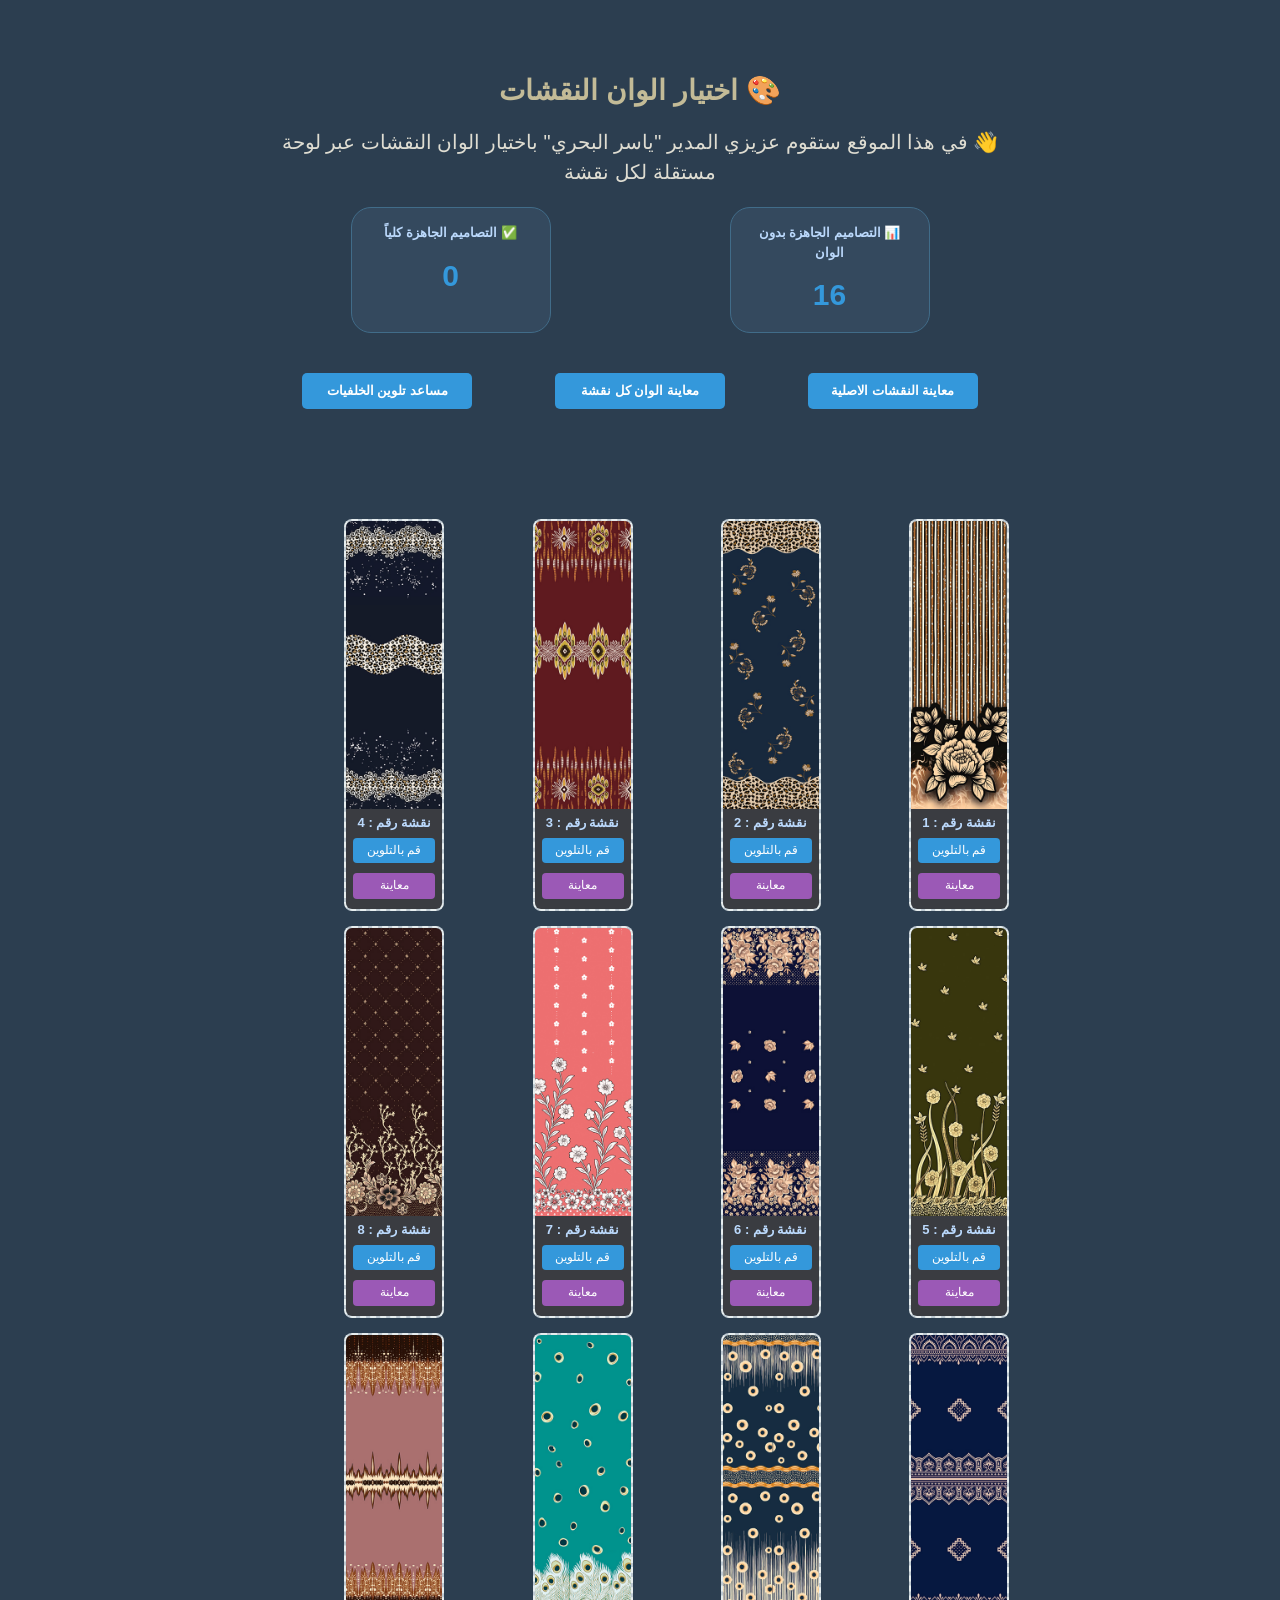
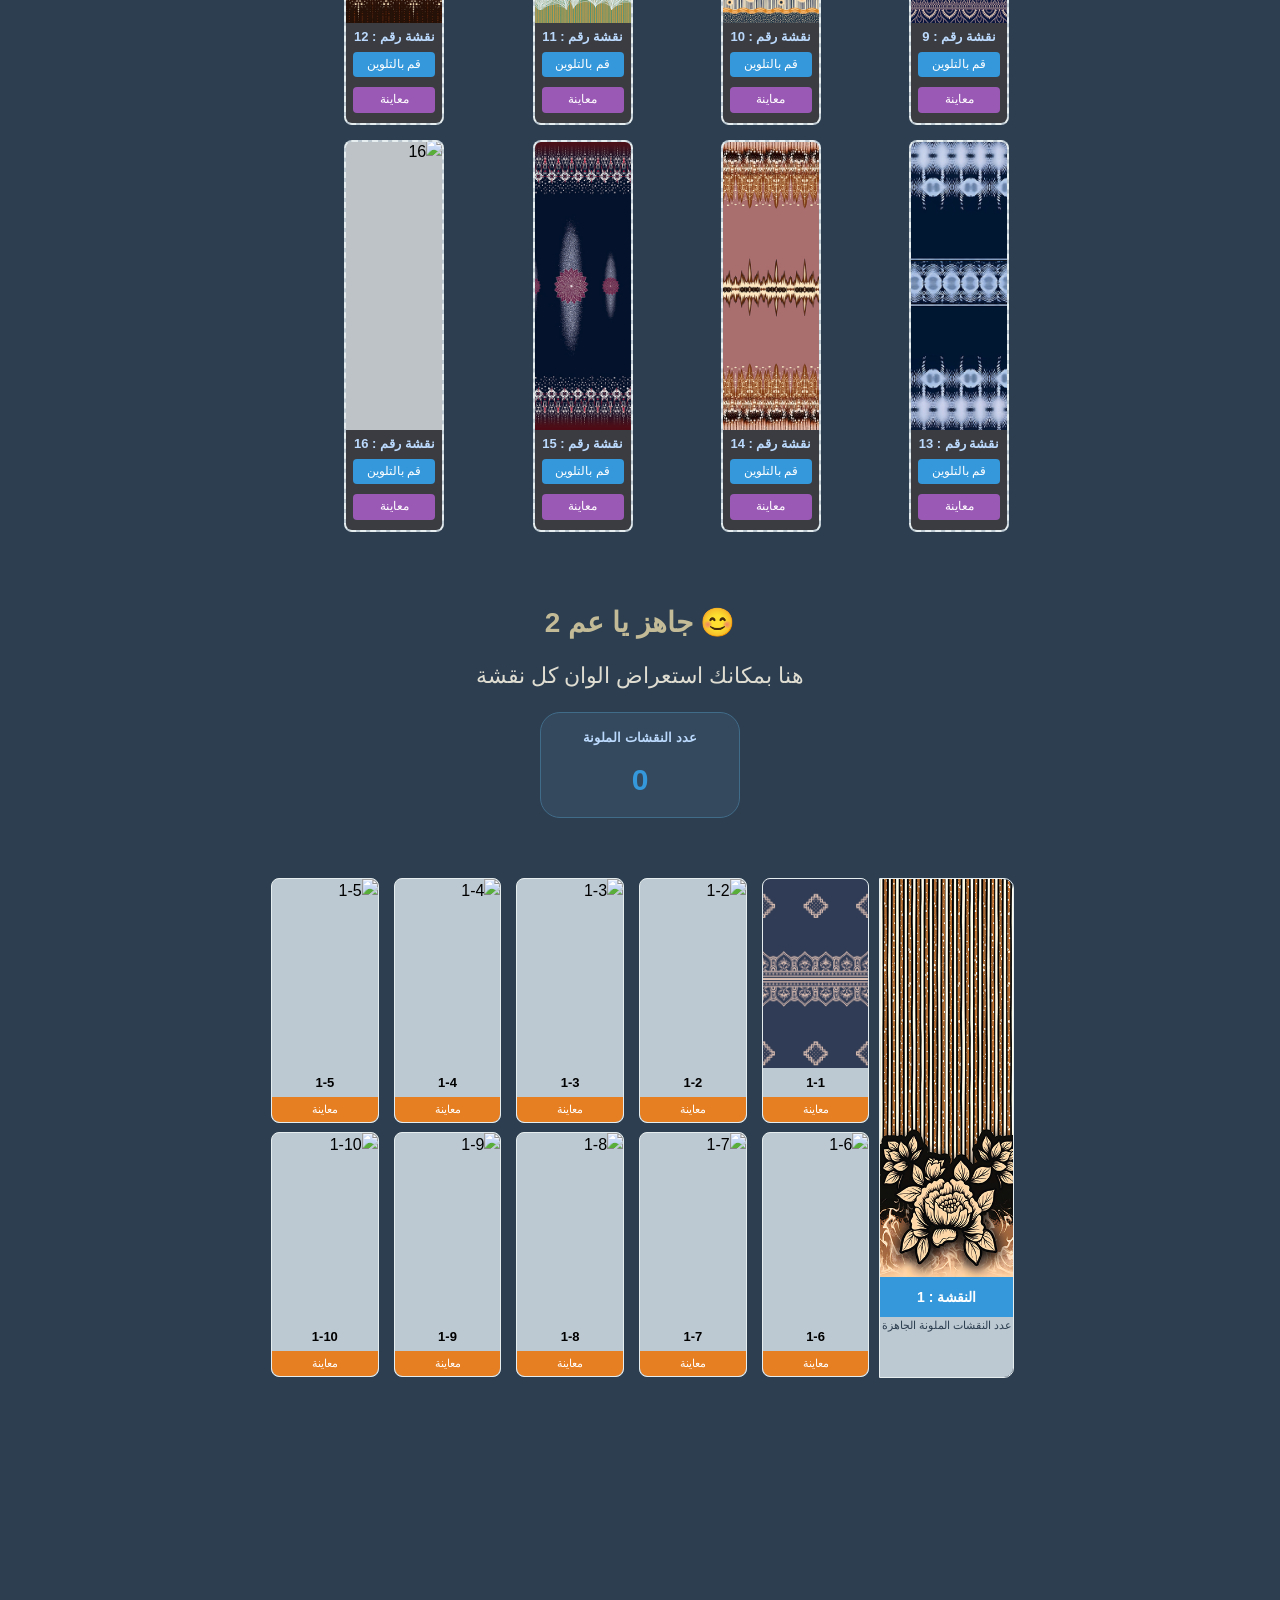
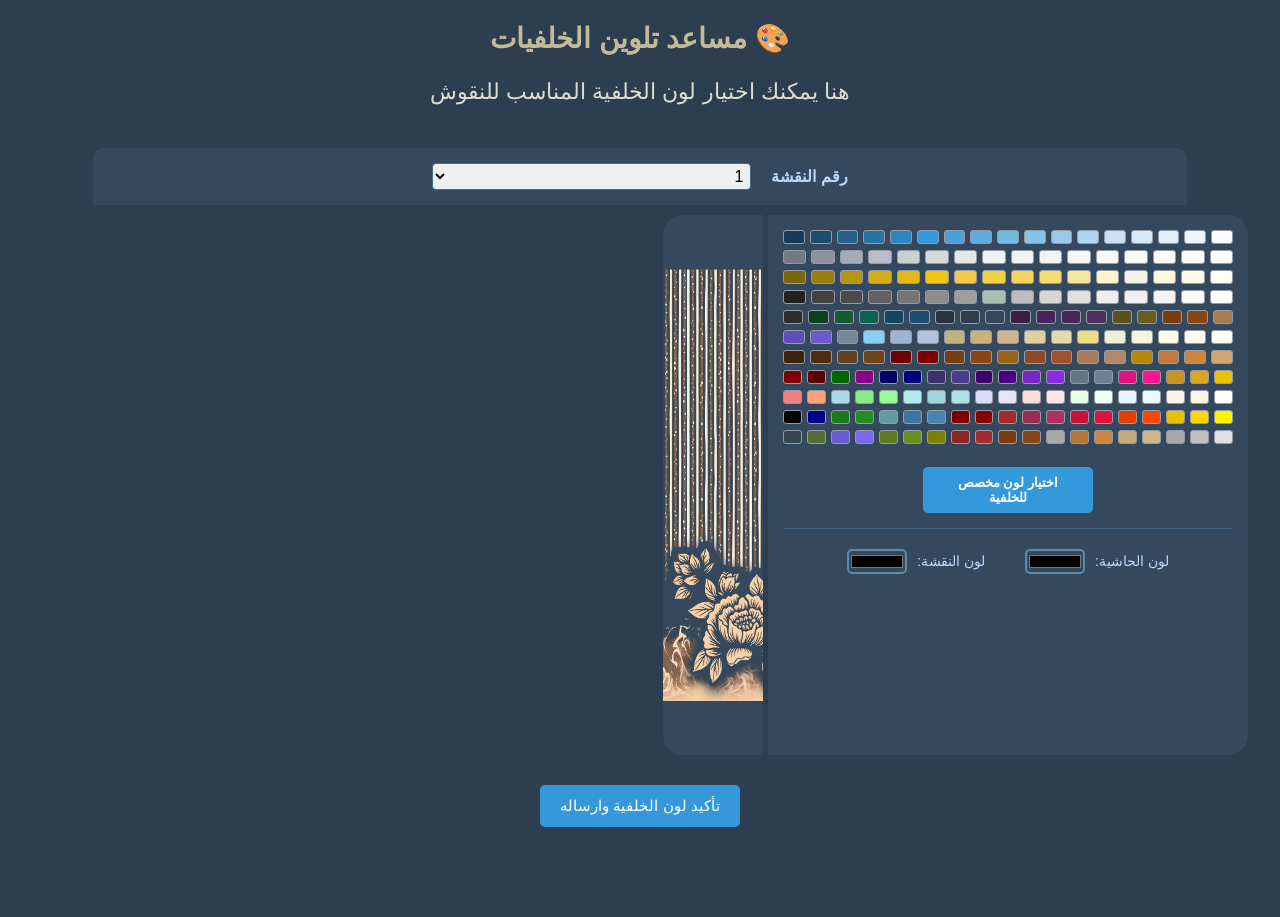
==== commit c4ae1f0e: "Add files via upload" ====
--- a/bahri.html
+++ b/bahri.html
@@ -643,9 +643,23 @@
             <img id="assistant-preview-image" src="backgrounds/1.png" alt="معاينة الصورة">
         </div>
     </div>
-
     <button class="confirm-background-btn" id="confirm-background-btn">تأكيد لون الخلفية وارساله</button>
 </section>
+
+ <!-- زر فتح منتقي الألوان 
+    <button id="openColorPicker">🎨 اختر لونًا</button>
+
+    <!-- نافذة منبثقة 
+    <div id="colorPickerModal" class="color-picker-modal">
+        <div class="color-picker-container">
+            <div id="picker" class="picker-container">
+                <!-- سيتم إضافة منتقي الألوان هنا ديناميكيًا 
+            </div>
+            <!-- زر التأكيد
+            <button id="confirmColorBtn"><p class="picker-button">تأكيد اللون</p></button>
+        </div>
+    </div> -->
+
     <script>
 
     </script>
--- a/style.css
+++ b/style.css
@@ -95,8 +95,8 @@
     color: white;
     border: none;
     border-radius: 5px;
-    font-size: 11px;
-    font-weight: 700;
+    font-size: 13px;
+    font-weight: 800;
     cursor: pointer;
     text-align: center;
     text-decoration: none;
@@ -1154,7 +1154,7 @@
         display: grid;
         grid-template-columns: repeat(3, 1fr);
         gap: 5px;
-        width:97%;
+        width:94%;
         margin: 0 auto;
     }
 
@@ -1201,7 +1201,7 @@
 
     .version-header {
         padding: 7px;
-        font-size: 5px;
+        font-size: 10px;
     }
     .color-button {
         padding: 3px 3px;
@@ -1480,7 +1480,7 @@
 
 .backgrounds-content {
     display: flex;
-    height: 65vh;
+    height: 55vh;
     gap: 5px;
     margin-bottom: 30px;
 
@@ -1576,7 +1576,7 @@
 }
 
 .image-display {
-    width: 80px;
+    width: 90px;
     height: 100%;
     background-color: var(--secondary-color);
     border-radius: 20px 0 0 20px;
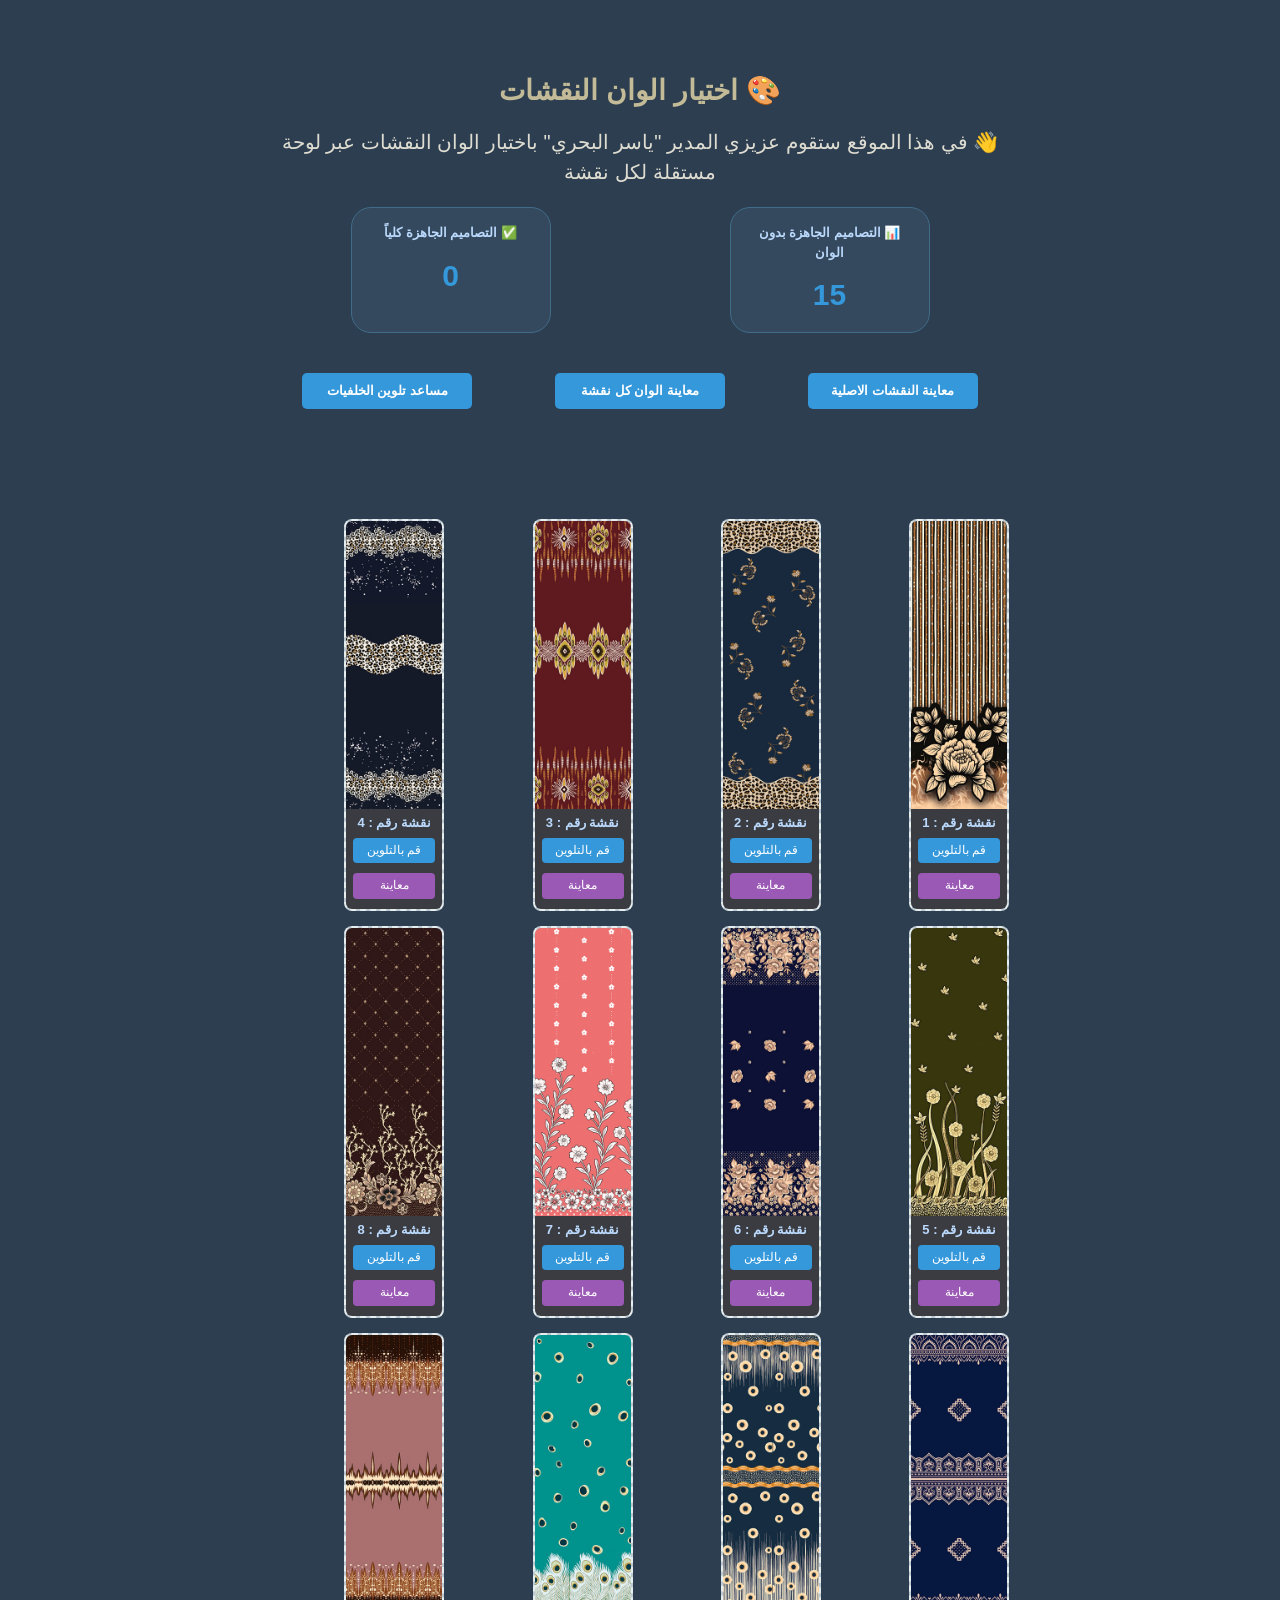
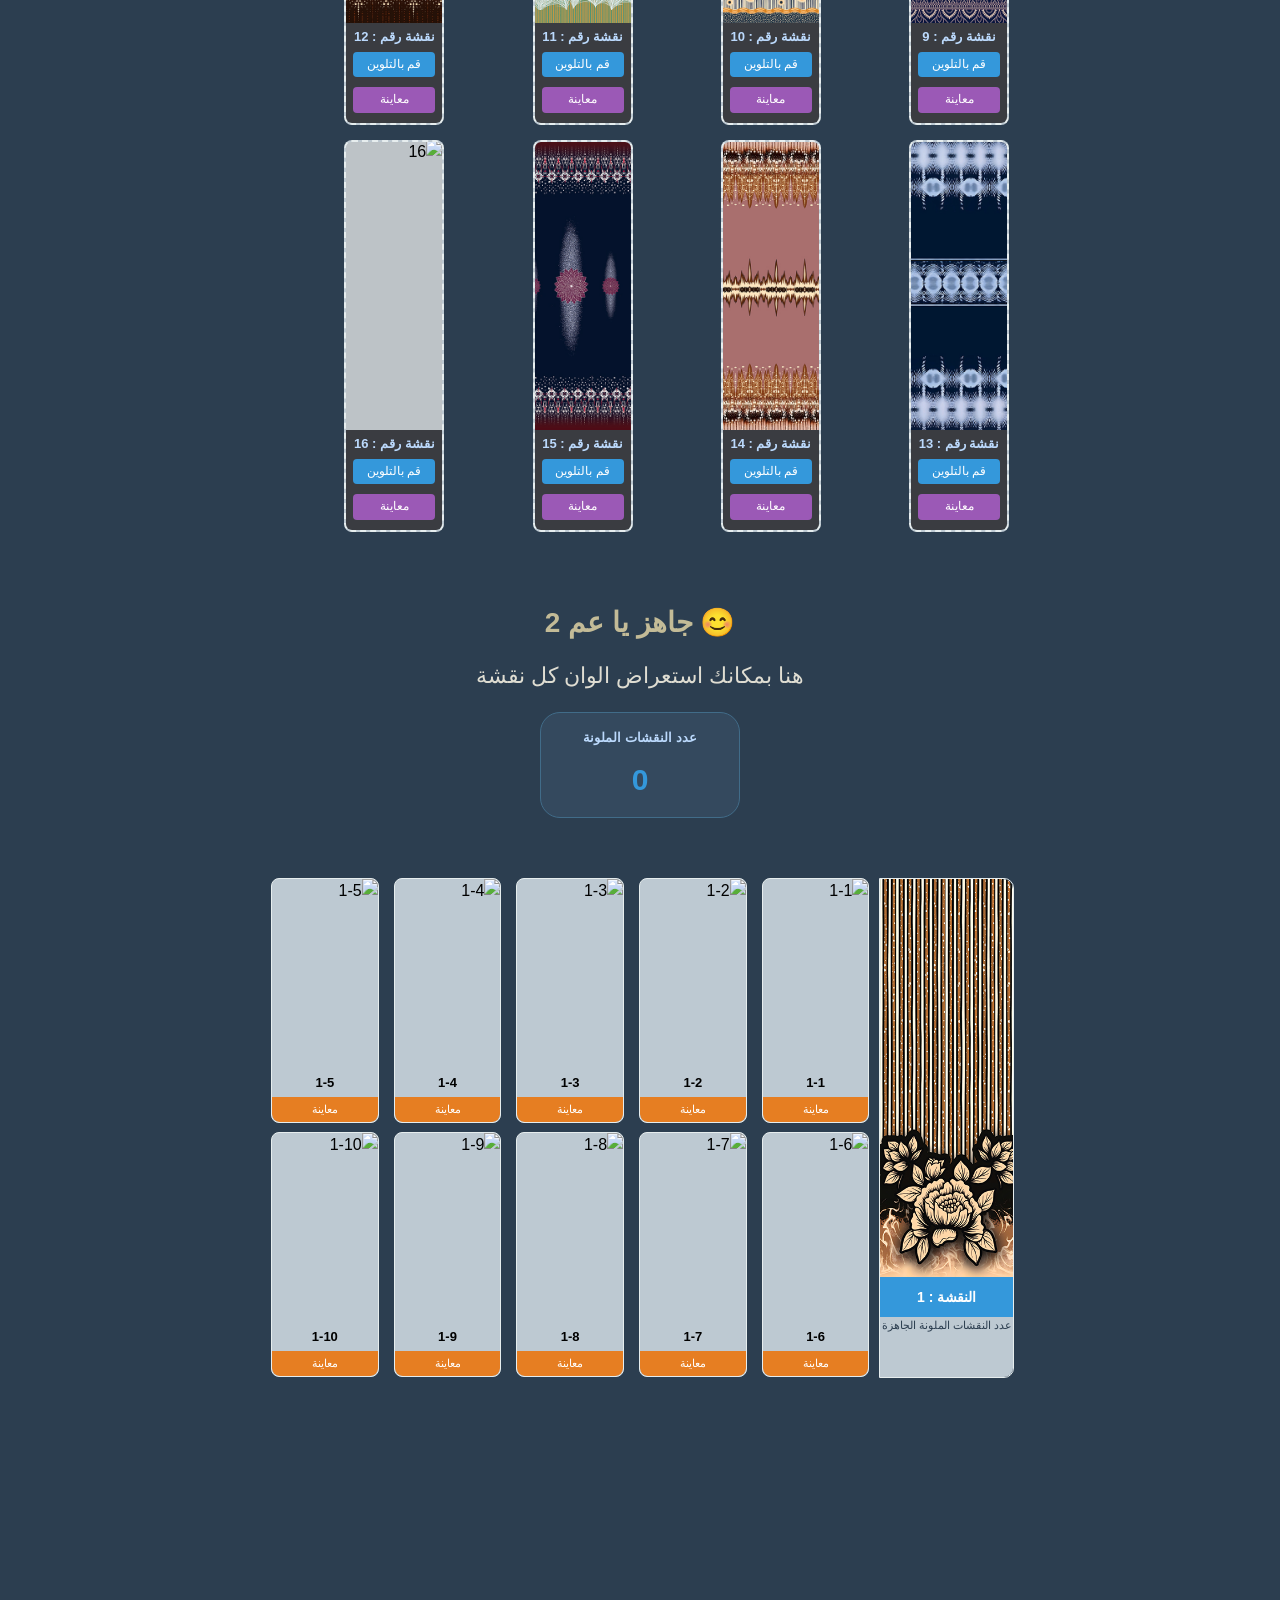
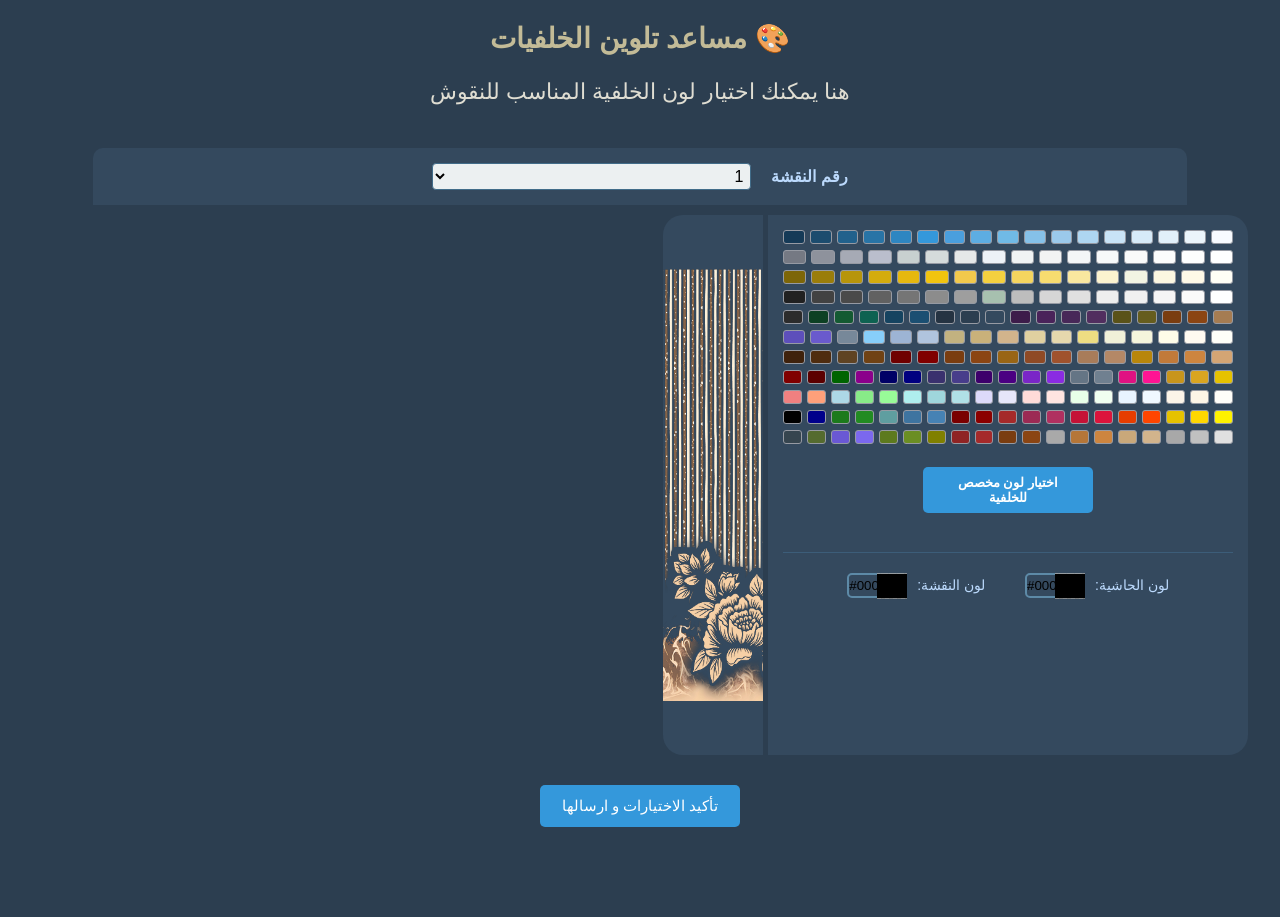
==== commit eb10300e: "Add files via upload" ====
--- a/bahri.html
+++ b/bahri.html
@@ -5,6 +5,8 @@
     <meta name="viewport" content="width=device-width, initial-scale=1.0">
     <title>اختيار الوان النقشات</title>
     <link rel="stylesheet" href="style.css">
+     <link rel="stylesheet" type="text/css" href="coloris.min.css">
+    
 </head>
 <style>
  
@@ -20,11 +22,11 @@
             <div class="stats-container">
                 <div class="stat-box">
                     <h3>📊 التصاميم الجاهزة بدون الوان</h3>
-                    <div class="count" id="ready-count">0</div>
+                    <div class="count" >15</div>
                 </div>
                 <div class="stat-box">
                     <h3>✅ التصاميم الجاهزة كلياً</h3>
-                    <div class="count" id="completed-count">0</div>
+                    <div class="count" >0</div>
                 </div>
             </div>
             
@@ -623,19 +625,19 @@
             <div class="color-palette" id="color-palette">
                 </div>
             <div class="color-picker-container">
-                <button class="nav-button" id="custom-color-btn">اختيار لون مخصص للخلفية</button>
-                <input type="color" id="custom-color-picker" class="color-picker-input" style="display: none;">
+                <button class="nav-button background-nav" id="custom-color-btn">اختيار لون مخصص للخلفية</button>
+                <input type="text" id="custom-color-picker" class="color-picker-input" style="display: none;" data-coloris>
             </div>
 
             <div class="pattern-color-controls">
               
                 <div class="color-control-item">
                     <label for="border-color-picker">لون الحاشية:</label>
-                    <input type="color" id="border-color-picker" value="#000000" class="color-picker-input">
+                    <input type="text" id="border-color-picker" value="#000000" class="color-picker-input" inputmode="none" data-coloris>
                 </div>
                 <div class="color-control-item">
                     <label for="pattern-color-picker">لون النقشة:</label>
-                    <input type="color" id="pattern-color-picker" value="#000000" class="color-picker-input">
+                    <input type="text"inputmode="none" id="border-color-picker" value="#000000" class="color-picker-input" data-coloris>
                 </div>
             </div>
             </div>
@@ -643,26 +645,12 @@
             <img id="assistant-preview-image" src="backgrounds/1.png" alt="معاينة الصورة">
         </div>
     </div>
-    <button class="confirm-background-btn" id="confirm-background-btn">تأكيد لون الخلفية وارساله</button>
+    <button class="confirm-background-btn" id="confirm-background-btn">تأكيد الاختيارات و ارسالها</button>
 </section>
 
- <!-- زر فتح منتقي الألوان 
-    <button id="openColorPicker">🎨 اختر لونًا</button>
-
-    <!-- نافذة منبثقة 
-    <div id="colorPickerModal" class="color-picker-modal">
-        <div class="color-picker-container">
-            <div id="picker" class="picker-container">
-                <!-- سيتم إضافة منتقي الألوان هنا ديناميكيًا 
-            </div>
-            <!-- زر التأكيد
-            <button id="confirmColorBtn"><p class="picker-button">تأكيد اللون</p></button>
-        </div>
-    </div> -->
-
-    <script>
-
-    </script>
+
+     <script type="text/javascript" src="coloris.min.js"></script>
+    
     <script src="script.js"></script>
 	<script src="color-picker.js"></script>
 <script src="auto-save.js"></script>
--- a/style.css
+++ b/style.css
@@ -1157,7 +1157,8 @@
         width:94%;
         margin: 0 auto;
     }
-
++  
     .design-container {
         height: 380px;
         width:105px;
@@ -1466,6 +1467,7 @@
     padding: 10px;
     border-radius: 10px  ;
 	gap:10px;
+    
 }
 
 .backgrounds-control h3 {
@@ -1480,7 +1482,7 @@
 
 .backgrounds-content {
     display: flex;
-    height: 55vh;
+    min-height: 64vh;
     gap: 5px;
     margin-bottom: 30px;
 
@@ -1488,7 +1490,7 @@
 
 .color-panel {
     max-width: 100%;
-	width:325px;
+	width:285px;
     padding: 10px;
 }
 
@@ -1533,7 +1535,7 @@
 	  align-items:center;
     text-align: right;
     display: flex;
-    flex-direction: row;
+    flex-direction: column;
     gap: 20px;
 }
 
@@ -1550,7 +1552,7 @@
     justify-content: space-between;
     /* توزيع العناصر على الجانبين */
     align-items: center;
-    margin-top: 15px;
+    margin-top: 10px;
 }
 
 .color-control-item label {
@@ -1565,19 +1567,19 @@
 
 .color-control-item .color-picker-input {
     /* تنسيق حقل اختيار اللون نفسه (input[type="color"]) */
-    width: 40px;
+    width: 100px;
     /* حجم مناسب للحقل */
-    height: 25px;
-    padding: 0;
-    border: 2px solid #5d8aa7;
-    border-radius: 5px;
+    height: 31px;
+    padding: 4px;
+    border: 1px dashed #5d8aa7;
+    border-radius: 5px 0 0 5px;
     cursor: pointer;
-    background: transparent;
+    background: #fff;
 }
 
 .image-display {
-    width: 90px;
-    height: 100%;
+    min-width: 95px;
+    min-height: 100%;
     background-color: var(--secondary-color);
     border-radius: 20px 0 0 20px;
     display: flex;
@@ -1608,6 +1610,12 @@
     text-align: center;
     transition: background-color 0.3s;
 }
+    .background-nav { 
+        font-size:11px;
+        background:none !important;
+        border:1px solid var(--accent-color);
+        border-radius: 7px;
+    }
 
 }
 
--- a/coloris.min.css
+++ b/coloris.min.css
@@ -0,0 +1 @@
+.clr-picker{display:none;flex-wrap:wrap;position:absolute;width:200px;z-index:1000;border-radius:10px;background-color:#fff;justify-content:flex-end;direction:ltr;box-shadow:0 0 5px rgba(0,0,0,.05),0 5px 20px rgba(0,0,0,.1);-moz-user-select:none;-webkit-user-select:none;user-select:none}.clr-picker.clr-open,.clr-picker[data-inline=true]{display:flex}.clr-picker[data-inline=true]{position:relative}.clr-gradient{position:relative;width:100%;height:100px;margin-bottom:15px;border-radius:3px 3px 0 0;background-image:linear-gradient(rgba(0,0,0,0),#000),linear-gradient(90deg,#fff,currentColor);cursor:pointer}.clr-marker{position:absolute;width:12px;height:12px;margin:-6px 0 0 -6px;border:1px solid #fff;border-radius:50%;background-color:currentColor;cursor:pointer}.clr-picker input[type=range]::-webkit-slider-runnable-track{width:100%;height:16px}.clr-picker input[type=range]::-webkit-slider-thumb{width:16px;height:16px;-webkit-appearance:none}.clr-picker input[type=range]::-moz-range-track{width:100%;height:16px;border:0}.clr-picker input[type=range]::-moz-range-thumb{width:16px;height:16px;border:0}.clr-hue{background-image:linear-gradient(to right,red 0,#ff0 16.66%,#0f0 33.33%,#0ff 50%,#00f 66.66%,#f0f 83.33%,red 100%)}.clr-alpha,.clr-hue{position:relative;width:calc(100% - 40px);height:8px;margin:5px 20px;border-radius:4px}.clr-alpha span{display:block;height:100%;width:100%;border-radius:inherit;background-image:linear-gradient(90deg,rgba(0,0,0,0),currentColor)}.clr-alpha input[type=range],.clr-hue input[type=range]{position:absolute;width:calc(100% + 32px);height:16px;left:-16px;top:-4px;margin:0;background-color:transparent;opacity:0;cursor:pointer;appearance:none;-webkit-appearance:none}.clr-alpha div,.clr-hue div{position:absolute;width:16px;height:16px;left:0;top:50%;margin-left:-8px;transform:translateY(-50%);border:2px solid #fff;border-radius:50%;background-color:currentColor;box-shadow:0 0 1px #888;pointer-events:none}.clr-alpha div:before{content:'';position:absolute;height:100%;width:100%;left:0;top:0;border-radius:50%;background-color:currentColor}.clr-format{display:none;order:1;width:calc(100% - 40px);margin:0 20px 20px}.clr-segmented{display:flex;position:relative;width:100%;margin:0;padding:0;border:1px solid #ddd;border-radius:15px;box-sizing:border-box;color:#999;font-size:12px}.clr-segmented input,.clr-segmented legend{position:absolute;width:100%;height:100%;margin:0;padding:0;border:0;left:0;top:0;opacity:0;pointer-events:none}.clr-segmented label{flex-grow:1;margin:0;padding:4px 0;font-size:inherit;font-weight:400;line-height:initial;text-align:center;cursor:pointer}.clr-segmented label:first-of-type{border-radius:10px 0 0 10px}.clr-segmented label:last-of-type{border-radius:0 10px 10px 0}.clr-segmented input:checked+label{color:#fff;background-color:#666}.clr-swatches{order:2;width:calc(100% - 32px);margin:0 16px}.clr-swatches div{display:flex;flex-wrap:wrap;padding-bottom:12px;justify-content:center}.clr-swatches button{position:relative;width:20px;height:20px;margin:0 4px 6px 4px;padding:0;border:0;border-radius:50%;color:inherit;text-indent:-1000px;white-space:nowrap;overflow:hidden;cursor:pointer}.clr-swatches button:after{content:'';display:block;position:absolute;width:100%;height:100%;left:0;top:0;border-radius:inherit;background-color:currentColor;box-shadow:inset 0 0 0 1px rgba(0,0,0,.1)}input.clr-color{order:1;width:calc(100% - 80px);height:32px;margin:15px 20px 20px auto;padding:0 10px;border:1px solid #ddd;border-radius:16px;color:#444;background-color:#fff;font-family:sans-serif;font-size:14px;text-align:center;box-shadow:none}input.clr-color:focus{outline:0;border:1px solid #1e90ff}.clr-clear,.clr-close{display:none;order:2;height:24px;margin:0 20px 20px;padding:0 20px;border:0;border-radius:12px;color:#fff;background-color:#666;font-family:inherit;font-size:12px;font-weight:400;cursor:pointer}.clr-close{display:block;margin:0 20px 20px auto}.clr-preview{position:relative;width:32px;height:32px;margin:15px 0 20px 20px;border-radius:50%;overflow:hidden}.clr-preview:after,.clr-preview:before{content:'';position:absolute;height:100%;width:100%;left:0;top:0;border:1px solid #fff;border-radius:50%}.clr-preview:after{border:0;background-color:currentColor;box-shadow:inset 0 0 0 1px rgba(0,0,0,.1)}.clr-preview button{position:absolute;width:100%;height:100%;z-index:1;margin:0;padding:0;border:0;border-radius:50%;outline-offset:-2px;background-color:transparent;text-indent:-9999px;cursor:pointer;overflow:hidden}.clr-alpha div,.clr-color,.clr-hue div,.clr-marker{box-sizing:border-box}.clr-field{display:inline-block;position:relative;color:transparent}.clr-field input{margin:0;direction:ltr}.clr-field.clr-rtl input{text-align:right}.clr-field button{position:absolute;width:30px;height:100%;right:0;top:50%;transform:translateY(-50%);margin:0;padding:0;border:0;color:inherit;text-indent:-1000px;white-space:nowrap;overflow:hidden;pointer-events:none}.clr-field.clr-rtl button{right:auto;left:0}.clr-field button:after{content:'';display:block;position:absolute;width:100%;height:100%;left:0;top:0;border-radius:inherit;background-color:currentColor;box-shadow:inset 0 0 1px rgba(0,0,0,.5)}.clr-alpha,.clr-alpha div,.clr-field button,.clr-preview:before,.clr-swatches button{background-image:repeating-linear-gradient(45deg,#aaa 25%,transparent 25%,transparent 75%,#aaa 75%,#aaa),repeating-linear-gradient(45deg,#aaa 25%,#fff 25%,#fff 75%,#aaa 75%,#aaa);background-position:0 0,4px 4px;background-size:8px 8px}.clr-marker:focus{outline:0}.clr-keyboard-nav .clr-alpha input:focus+div,.clr-keyboard-nav .clr-hue input:focus+div,.clr-keyboard-nav .clr-marker:focus,.clr-keyboard-nav .clr-segmented input:focus+label{outline:0;box-shadow:0 0 0 2px #1e90ff,0 0 2px 2px #fff}.clr-picker[data-alpha=false] .clr-alpha{display:none}.clr-picker[data-minimal=true]{padding-top:16px}.clr-picker[data-minimal=true] .clr-alpha,.clr-picker[data-minimal=true] .clr-color,.clr-picker[data-minimal=true] .clr-gradient,.clr-picker[data-minimal=true] .clr-hue,.clr-picker[data-minimal=true] .clr-preview{display:none}.clr-dark{background-color:#444}.clr-dark .clr-segmented{border-color:#777}.clr-dark .clr-swatches button:after{box-shadow:inset 0 0 0 1px rgba(255,255,255,.3)}.clr-dark input.clr-color{color:#fff;border-color:#777;background-color:#555}.clr-dark input.clr-color:focus{border-color:#1e90ff}.clr-dark .clr-preview:after{box-shadow:inset 0 0 0 1px rgba(255,255,255,.5)}.clr-dark .clr-alpha,.clr-dark .clr-alpha div,.clr-dark .clr-preview:before,.clr-dark .clr-swatches button{background-image:repeating-linear-gradient(45deg,#666 25%,transparent 25%,transparent 75%,#888 75%,#888),repeating-linear-gradient(45deg,#888 25%,#444 25%,#444 75%,#888 75%,#888)}.clr-picker.clr-polaroid{border-radius:6px;box-shadow:0 0 5px rgba(0,0,0,.1),0 5px 30px rgba(0,0,0,.2)}.clr-picker.clr-polaroid:before{content:'';display:block;position:absolute;width:16px;height:10px;left:20px;top:-10px;border:solid transparent;border-width:0 8px 10px 8px;border-bottom-color:currentColor;box-sizing:border-box;color:#fff;filter:drop-shadow(0 -4px 3px rgba(0,0,0,.1));pointer-events:none}.clr-picker.clr-polaroid.clr-dark:before{color:#444}.clr-picker.clr-polaroid.clr-left:before{left:auto;right:20px}.clr-picker.clr-polaroid.clr-top:before{top:auto;bottom:-10px;transform:rotateZ(180deg)}.clr-polaroid .clr-gradient{width:calc(100% - 20px);height:120px;margin:10px;border-radius:3px}.clr-polaroid .clr-alpha,.clr-polaroid .clr-hue{width:calc(100% - 30px);height:10px;margin:6px 15px;border-radius:5px}.clr-polaroid .clr-alpha div,.clr-polaroid .clr-hue div{box-shadow:0 0 5px rgba(0,0,0,.2)}.clr-polaroid .clr-format{width:calc(100% - 20px);margin:0 10px 15px}.clr-polaroid .clr-swatches{width:calc(100% - 12px);margin:0 6px}.clr-polaroid .clr-swatches div{padding-bottom:10px}.clr-polaroid .clr-swatches button{width:22px;height:22px}.clr-polaroid input.clr-color{width:calc(100% - 60px);margin:10px 10px 15px auto}.clr-polaroid .clr-clear{margin:0 10px 15px 10px}.clr-polaroid .clr-close{margin:0 10px 15px auto}.clr-polaroid .clr-preview{margin:10px 0 15px 10px}.clr-picker.clr-large{width:275px}.clr-large .clr-gradient{height:150px}.clr-large .clr-swatches button{width:22px;height:22px}.clr-picker.clr-pill{width:380px;padding-left:180px;box-sizing:border-box}.clr-pill .clr-gradient{position:absolute;width:180px;height:100%;left:0;top:0;margin-bottom:0;border-radius:3px 0 0 3px}.clr-pill .clr-hue{margin-top:20px}
